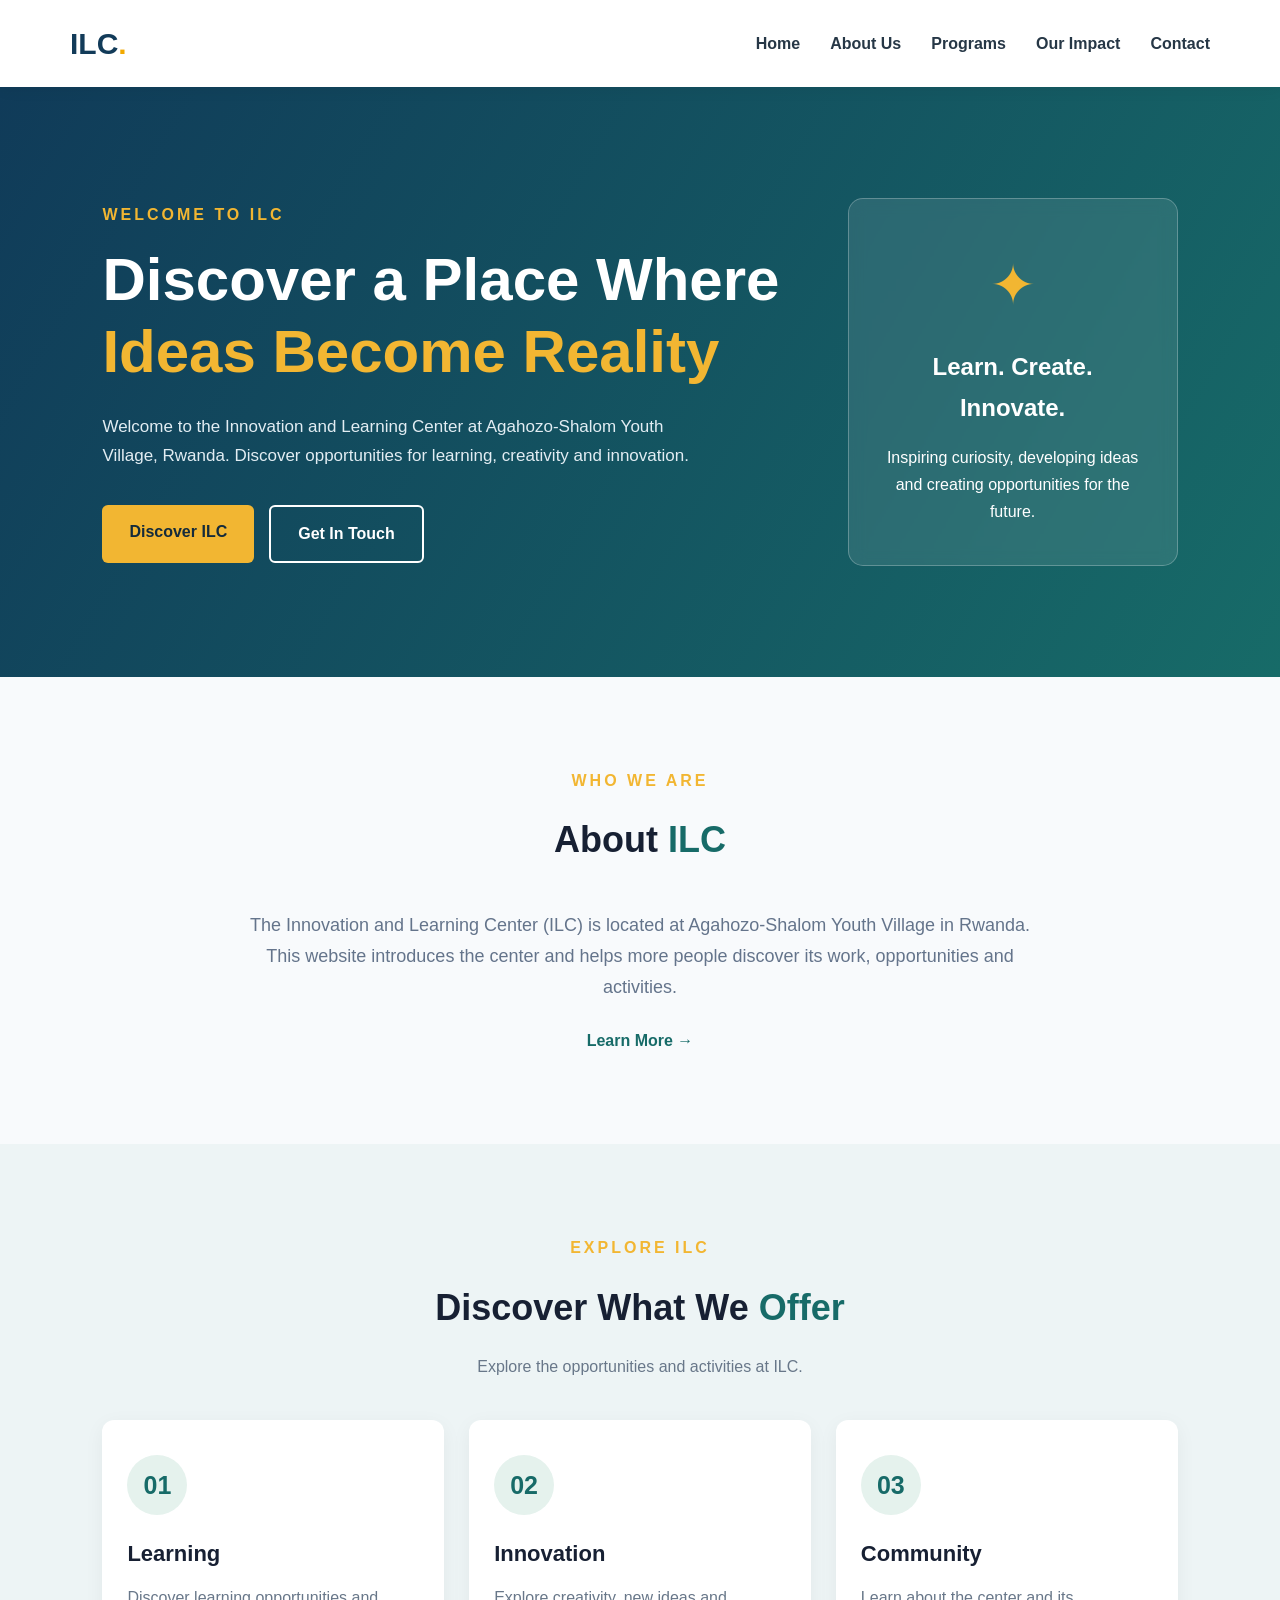
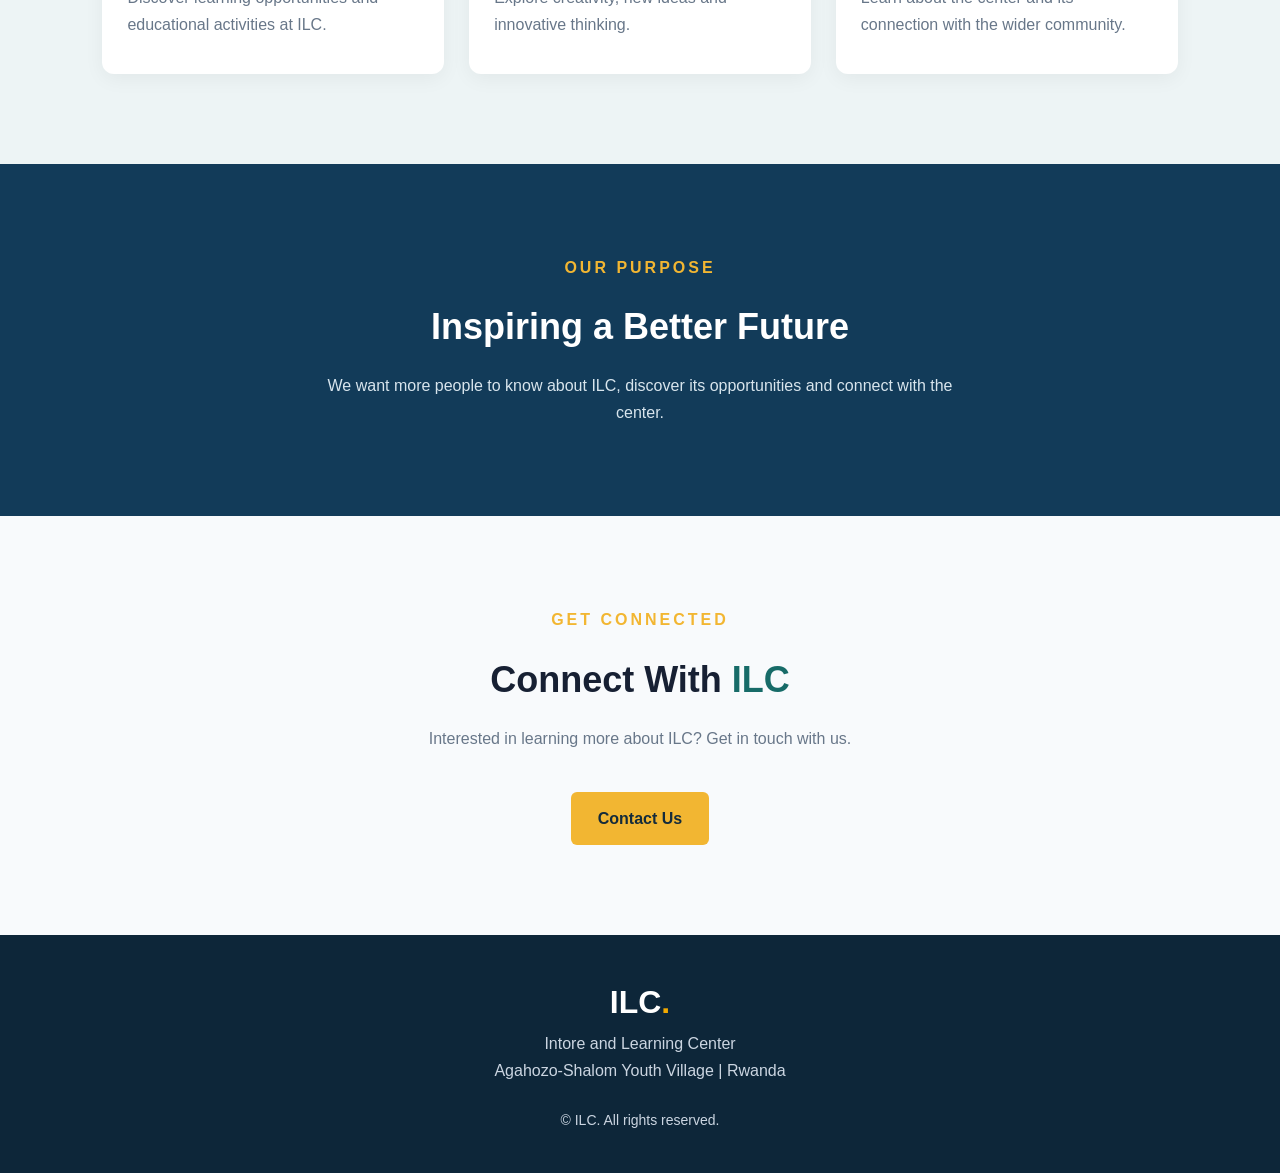
==== index.html @ 03f78c31 "Update index.html" ====
<!DOCTYPE html>
<html lang="en">
<head>
    <meta charset="UTF-8">
    <meta name="viewport" content="width=device-width, initial-scale=1.0">
    <meta name="description" content="Discover the Innovation and Learning Center at Agahozo-Shalom Youth Village.">
    <title>ILC | Innovation and Learning Center</title>
    <link rel="stylesheet" href="style.css">
    <link rel="stylesheet" href="style.css">
    <script src="script.js"></script>
</head>
<body>

    <!-- Navigation -->
    <header>
        <nav class="navbar">
            <a href="#home" class="logo">ILC<span>.</span></a>

            <button class="menu-toggle" id="menu-toggle"
                aria-label="Open navigation menu"
                aria-expanded="false">
                ☰
            </button>

            <ul class="nav-links" id="nav-links">
                <li><a href="#home">Home</a></li>
                <li><a href="#about">About Us</a></li>
                <li><a href="#programs">Programs</a></li>
                <li><a href="#impact">Our Impact</a></li>
                <li><a href="#contact">Contact</a></li>
            </ul>
        </nav>
    </header>

    <!-- Home Section -->
    <main>
        <section class="hero" id="home">
            <div class="hero-content">
                <p class="welcome">WELCOME TO ILC</p>

                <h1>
                    Discover a Place Where
                    <span>Ideas Become Reality</span>
                </h1>

                <p class="hero-description">
                    Welcome to the Innovation and Learning Center
                    at Agahozo-Shalom Youth Village, Rwanda.
                    Discover opportunities for learning, creativity
                    and innovation.
                </p>

                <div class="hero-buttons">
                    <a href="#about" class="btn primary-btn">
                        Discover ILC
                    </a>

                    <a href="#contact" class="btn secondary-btn">
                        Get In Touch
                    </a>
                </div>
            </div>

            <div class="hero-card">
                <div class="card-icon">✦</div>
                <h2>Learn. Create. Innovate.</h2>
                <p>
                    Inspiring curiosity, developing ideas and
                    creating opportunities for the future.
                </p>
            </div>
        </section>

        <!-- About Section -->
        <section class="about section" id="about">
            <div class="section-heading">
                <p class="small-title">WHO WE ARE</p>
                <h2>About <span>ILC</span></h2>
            </div>

            <p class="about-text">
                The Innovation and Learning Center (ILC) is located
                at Agahozo-Shalom Youth Village in Rwanda.
                This website introduces the center and helps more
                people discover its work, opportunities and activities.
            </p>

            <a href="#contact" class="text-link">Learn More →</a>
        </section>

        <!-- Programs Section -->
        <section class="programs section" id="programs">
            <div class="section-heading">
                <p class="small-title">EXPLORE ILC</p>
                <h2>Discover What We <span>Offer</span></h2>
                <p>Explore the opportunities and activities at ILC.</p>
            </div>

            <div class="program-grid">
                <article class="program-card">
                    <div class="program-icon">01</div>
                    <h3>Learning</h3>
                    <p>
                        Discover learning opportunities and educational
                        activities at ILC.
                    </p>
                </article>

                <article class="program-card">
                    <div class="program-icon">02</div>
                    <h3>Innovation</h3>
                    <p>
                        Explore creativity, new ideas and innovative
                        thinking.
                    </p>
                </article>

                <article class="program-card">
                    <div class="program-icon">03</div>
                    <h3>Community</h3>
                    <p>
                        Learn about the center and its connection
                        with the wider community.
                    </p>
                </article>
            </div>
        </section>

        <!-- Impact Section -->
        <section class="impact section" id="impact">
            <p class="small-title">OUR PURPOSE</p>
            <h2>Inspiring a Better Future</h2>
            <p>
                We want more people to know about ILC, discover
                its opportunities and connect with the center.
            </p>
        </section>

        <!-- Contact Section -->
        <section class="contact section" id="contact">
            <div class="section-heading">
                <p class="small-title">GET CONNECTED</p>
                <h2>Connect With <span>ILC</span></h2>
                <p>
                    Interested in learning more about ILC?
                    Get in touch with us.
                </p>
            </div>

            <a href="mailto:YOUR-ILC-EMAIL@example.com"
               class="btn primary-btn">
                Contact Us
            </a>
        </section>
    </main>

    <!-- Footer -->
    <footer>
        <h2>ILC<span>.</span></h2>
        <p>Intore and Learning Center</p>
        <p>Agahozo-Shalom Youth Village | Rwanda</p>

        <p class="copyright">
            &copy; <span id="year"></span> ILC. All rights reserved.
        </p>
    </footer>

    <script src="script.js"></script>
</body>
</html>
---- style.css ----
/* GENERAL SETTINGS */
* {
    margin: 0;
    padding: 0;
    box-sizing: border-box;
    scroll-behavior: smooth;
}

body {
    font-family: Arial, Helvetica, sans-serif;
    background-color: #f8fafc;
    color: #172033;
    line-height: 1.7;
}

/* NAVIGATION */
header {
    background-color: #ffffff;
    box-shadow: 0 2px 15px rgba(0, 0, 0, 0.06);
    position: sticky;
    top: 0;
    z-index: 1000;
}

.navbar {
    max-width: 1200px;
    margin: auto;
    padding: 18px 30px;
    display: flex;
    justify-content: space-between;
    align-items: center;
}

.logo {
    font-size: 30px;
    font-weight: bold;
    color: #123b59;
    text-decoration: none;
}

.logo span,
footer h2 span {
    color: #f2a900;
}

.nav-links {
    display: flex;
    list-style: none;
    gap: 30px;
}

.nav-links a {
    text-decoration: none;
    color: #263746;
    font-weight: 600;
    transition: 0.3s;
}

.nav-links a:hover {
    color: #e59b00;
}

.menu-toggle {
    display: none;
    border: none;
    background: none;
    font-size: 28px;
    cursor: pointer;
}

/* HERO SECTION */
.hero {
    min-height: 590px;
    padding: 100px 8%;
    display: flex;
    justify-content: space-between;
    align-items: center;
    gap: 50px;
    background: linear-gradient(120deg, #103b59, #176b68);
    color: white;
}

.hero-content {
    max-width: 680px;
}

.welcome,
.small-title {
    color: #f2b632;
    font-weight: bold;
    letter-spacing: 3px;
    margin-bottom: 15px;
}

.hero h1 {
    font-size: clamp(36px, 5vw, 60px);
    line-height: 1.2;
    margin-bottom: 25px;
}

.hero h1 span {
    color: #f2b632;
}

.hero-description {
    max-width: 600px;
    color: #e2edf3;
    font-size: 17px;
    margin-bottom: 35px;
}

.hero-buttons {
    display: flex;
    gap: 15px;
    flex-wrap: wrap;
}

.btn {
    display: inline-block;
    padding: 13px 27px;
    border-radius: 6px;
    text-decoration: none;
    font-weight: bold;
    transition: 0.3s;
}

.primary-btn {
    background-color: #f2b632;
    color: #142b3b;
}

.primary-btn:hover {
    background-color: #ffffff;
    transform: translateY(-3px);
}

.secondary-btn {
    border: 2px solid white;
    color: white;
}

.secondary-btn:hover {
    background-color: white;
    color: #123b59;
}

/* HERO CARD */
.hero-card {
    background-color: rgba(255, 255, 255, 0.1);
    border: 1px solid rgba(255, 255, 255, 0.25);
    border-radius: 15px;
    padding: 40px 30px;
    max-width: 330px;
    text-align: center;
    backdrop-filter: blur(8px);
}

.card-icon {
    font-size: 55px;
    color: #f2b632;
    margin-bottom: 15px;
}

.hero-card h2 {
    margin-bottom: 15px;
}

/* GENERAL SECTIONS */
.section {
    padding: 90px 8%;
}

.section-heading {
    text-align: center;
    margin-bottom: 40px;
}

.section-heading h2,
.impact h2 {
    font-size: 36px;
    margin-bottom: 15px;
}

.section-heading h2 span {
    color: #176b68;
}

.section-heading > p:last-child {
    color: #687789;
}

/* ABOUT */
.about {
    max-width: 1100px;
    margin: auto;
    text-align: center;
}

.about-text {
    max-width: 800px;
    margin: 0 auto 25px;
    color: #64748b;
    font-size: 18px;
}

.text-link {
    color: #176b68;
    font-weight: bold;
    text-decoration: none;
}

.text-link:hover {
    color: #e59b00;
}

/* PROGRAMS */
.programs {
    background-color: #edf4f5;
}

.program-grid {
    display: grid;
    grid-template-columns: repeat(3, 1fr);
    gap: 25px;
    max-width: 1100px;
    margin: auto;
}

.program-card {
    background-color: white;
    padding: 35px 25px;
    border-radius: 12px;
    box-shadow: 0 5px 20px rgba(0, 0, 0, 0.05);
    transition: 0.3s;
}

.program-card:hover {
    transform: translateY(-8px);
    box-shadow: 0 12px 25px rgba(0, 0, 0, 0.1);
}

.program-icon {
    background-color: #e5f2ed;
    color: #176b68;
    font-size: 25px;
    font-weight: bold;
    width: 60px;
    height: 60px;
    display: grid;
    place-items: center;
    border-radius: 50%;
    margin-bottom: 20px;
}

.program-card h3 {
    font-size: 22px;
    margin-bottom: 12px;
}

.program-card p {
    color: #687789;
}

/* IMPACT */
.impact {
    text-align: center;
    background-color: #123b59;
    color: white;
}

.impact p:last-child {
    max-width: 650px;
    margin: auto;
    color: #d8e5ed;
}

/* CONTACT */
.contact {
    text-align: center;
}

/* FOOTER */
footer {
    background-color: #0d2639;
    color: white;
    text-align: center;
    padding: 40px 20px;
}

footer h2 {
    font-size: 32px;
}

footer p {
    color: #cbd5e1;
}

.copyright {
    margin-top: 25px;
    font-size: 14px;
}

/* MOBILE RESPONSIVENESS */
@media (max-width: 768px) {
    .menu-toggle {
        display: block;
        color: #123b59;
    }

    .navbar {
        padding: 15px 20px;
        flex-wrap: wrap;
    }

    .nav-links {
        display: none;
        flex-direction: column;
        width: 100%;
        gap: 15px;
        padding: 20px 0 5px;
    }

    .nav-links.active {
        display: flex;
    }

    .hero {
        flex-direction: column;
        text-align: center;
        padding: 75px 7%;
    }

    .hero-buttons {
        justify-content: center;
    }

    .hero-card {
        max-width: 100%;
    }

    .program-grid {
        grid-template-columns: 1fr;
    }

    .section {
        padding: 65px 7%;
    }

    .section-heading h2,
    .impact h2 {
        font-size: 29px;
    }
}
---- style.css ----
/* GENERAL SETTINGS */
* {
    margin: 0;
    padding: 0;
    box-sizing: border-box;
    scroll-behavior: smooth;
}

body {
    font-family: Arial, Helvetica, sans-serif;
    background-color: #f8fafc;
    color: #172033;
    line-height: 1.7;
}

/* NAVIGATION */
header {
    background-color: #ffffff;
    box-shadow: 0 2px 15px rgba(0, 0, 0, 0.06);
    position: sticky;
    top: 0;
    z-index: 1000;
}

.navbar {
    max-width: 1200px;
    margin: auto;
    padding: 18px 30px;
    display: flex;
    justify-content: space-between;
    align-items: center;
}

.logo {
    font-size: 30px;
    font-weight: bold;
    color: #123b59;
    text-decoration: none;
}

.logo span,
footer h2 span {
    color: #f2a900;
}

.nav-links {
    display: flex;
    list-style: none;
    gap: 30px;
}

.nav-links a {
    text-decoration: none;
    color: #263746;
    font-weight: 600;
    transition: 0.3s;
}

.nav-links a:hover {
    color: #e59b00;
}

.menu-toggle {
    display: none;
    border: none;
    background: none;
    font-size: 28px;
    cursor: pointer;
}

/* HERO SECTION */
.hero {
    min-height: 590px;
    padding: 100px 8%;
    display: flex;
    justify-content: space-between;
    align-items: center;
    gap: 50px;
    background: linear-gradient(120deg, #103b59, #176b68);
    color: white;
}

.hero-content {
    max-width: 680px;
}

.welcome,
.small-title {
    color: #f2b632;
    font-weight: bold;
    letter-spacing: 3px;
    margin-bottom: 15px;
}

.hero h1 {
    font-size: clamp(36px, 5vw, 60px);
    line-height: 1.2;
    margin-bottom: 25px;
}

.hero h1 span {
    color: #f2b632;
}

.hero-description {
    max-width: 600px;
    color: #e2edf3;
    font-size: 17px;
    margin-bottom: 35px;
}

.hero-buttons {
    display: flex;
    gap: 15px;
    flex-wrap: wrap;
}

.btn {
    display: inline-block;
    padding: 13px 27px;
    border-radius: 6px;
    text-decoration: none;
    font-weight: bold;
    transition: 0.3s;
}

.primary-btn {
    background-color: #f2b632;
    color: #142b3b;
}

.primary-btn:hover {
    background-color: #ffffff;
    transform: translateY(-3px);
}

.secondary-btn {
    border: 2px solid white;
    color: white;
}

.secondary-btn:hover {
    background-color: white;
    color: #123b59;
}

/* HERO CARD */
.hero-card {
    background-color: rgba(255, 255, 255, 0.1);
    border: 1px solid rgba(255, 255, 255, 0.25);
    border-radius: 15px;
    padding: 40px 30px;
    max-width: 330px;
    text-align: center;
    backdrop-filter: blur(8px);
}

.card-icon {
    font-size: 55px;
    color: #f2b632;
    margin-bottom: 15px;
}

.hero-card h2 {
    margin-bottom: 15px;
}

/* GENERAL SECTIONS */
.section {
    padding: 90px 8%;
}

.section-heading {
    text-align: center;
    margin-bottom: 40px;
}

.section-heading h2,
.impact h2 {
    font-size: 36px;
    margin-bottom: 15px;
}

.section-heading h2 span {
    color: #176b68;
}

.section-heading > p:last-child {
    color: #687789;
}

/* ABOUT */
.about {
    max-width: 1100px;
    margin: auto;
    text-align: center;
}

.about-text {
    max-width: 800px;
    margin: 0 auto 25px;
    color: #64748b;
    font-size: 18px;
}

.text-link {
    color: #176b68;
    font-weight: bold;
    text-decoration: none;
}

.text-link:hover {
    color: #e59b00;
}

/* PROGRAMS */
.programs {
    background-color: #edf4f5;
}

.program-grid {
    display: grid;
    grid-template-columns: repeat(3, 1fr);
    gap: 25px;
    max-width: 1100px;
    margin: auto;
}

.program-card {
    background-color: white;
    padding: 35px 25px;
    border-radius: 12px;
    box-shadow: 0 5px 20px rgba(0, 0, 0, 0.05);
    transition: 0.3s;
}

.program-card:hover {
    transform: translateY(-8px);
    box-shadow: 0 12px 25px rgba(0, 0, 0, 0.1);
}

.program-icon {
    background-color: #e5f2ed;
    color: #176b68;
    font-size: 25px;
    font-weight: bold;
    width: 60px;
    height: 60px;
    display: grid;
    place-items: center;
    border-radius: 50%;
    margin-bottom: 20px;
}

.program-card h3 {
    font-size: 22px;
    margin-bottom: 12px;
}

.program-card p {
    color: #687789;
}

/* IMPACT */
.impact {
    text-align: center;
    background-color: #123b59;
    color: white;
}

.impact p:last-child {
    max-width: 650px;
    margin: auto;
    color: #d8e5ed;
}

/* CONTACT */
.contact {
    text-align: center;
}

/* FOOTER */
footer {
    background-color: #0d2639;
    color: white;
    text-align: center;
    padding: 40px 20px;
}

footer h2 {
    font-size: 32px;
}

footer p {
    color: #cbd5e1;
}

.copyright {
    margin-top: 25px;
    font-size: 14px;
}

/* MOBILE RESPONSIVENESS */
@media (max-width: 768px) {
    .menu-toggle {
        display: block;
        color: #123b59;
    }

    .navbar {
        padding: 15px 20px;
        flex-wrap: wrap;
    }

    .nav-links {
        display: none;
        flex-direction: column;
        width: 100%;
        gap: 15px;
        padding: 20px 0 5px;
    }

    .nav-links.active {
        display: flex;
    }

    .hero {
        flex-direction: column;
        text-align: center;
        padding: 75px 7%;
    }

    .hero-buttons {
        justify-content: center;
    }

    .hero-card {
        max-width: 100%;
    }

    .program-grid {
        grid-template-columns: 1fr;
    }

    .section {
        padding: 65px 7%;
    }

    .section-heading h2,
    .impact h2 {
        font-size: 29px;
    }
}
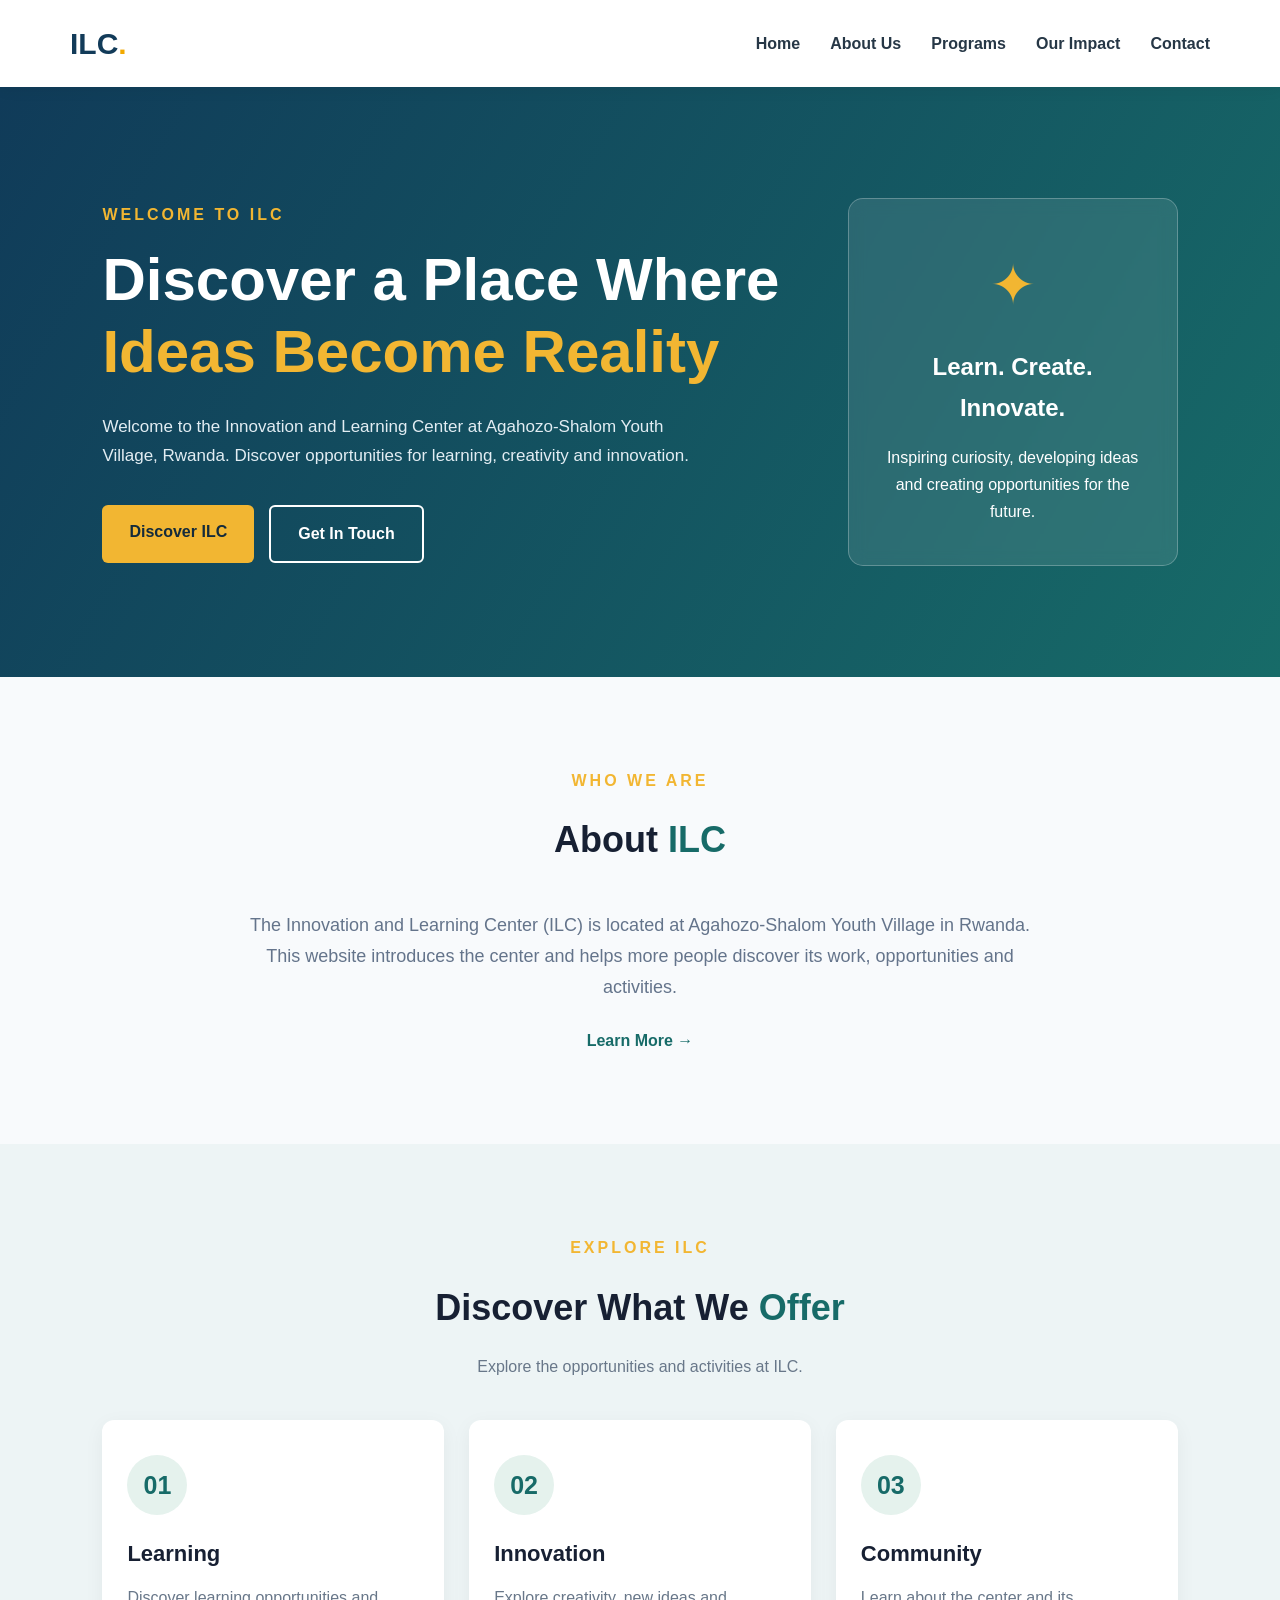
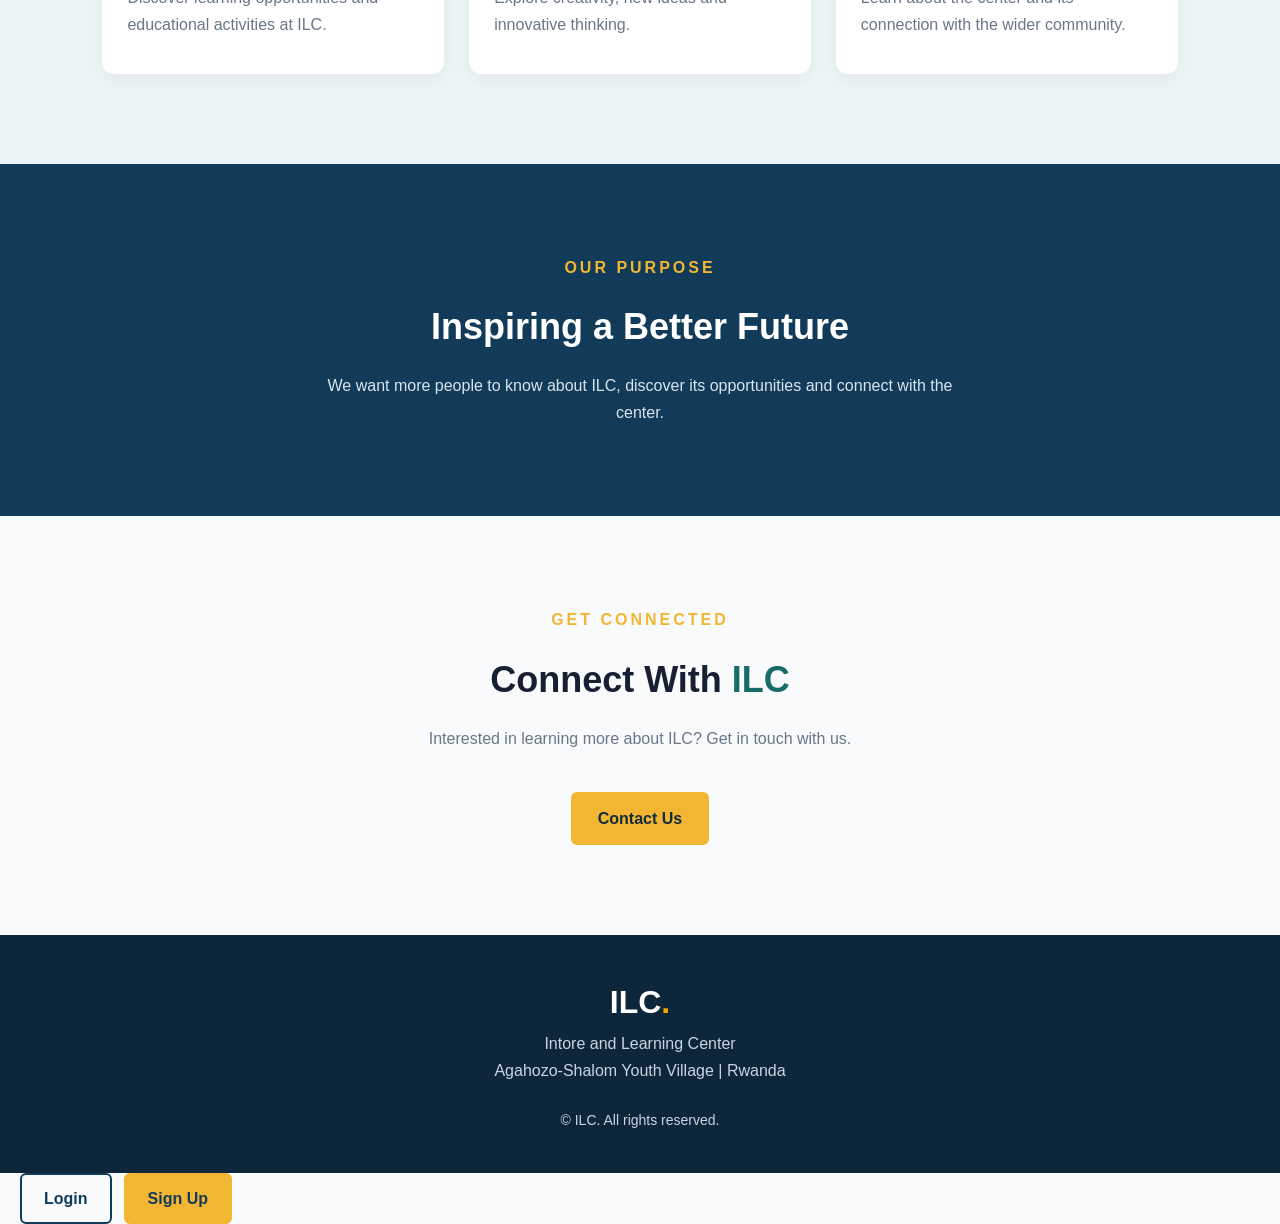
==== commit aa35d765: "Add navigation links for login and signup" ====
--- a/index.html
+++ b/index.html
@@ -166,5 +166,10 @@
     </footer>
 
     <script src="script.js"></script>
+    <div class="nav-auth">
+    <a href="login.html" class="login-btn">Login</a>
+
+    <a href="signup.html" class="signup-btn">Sign Up</a>
+</div>
 </body>
 </html>
--- a/style.css
+++ b/style.css
@@ -351,3 +351,56 @@
         font-size: 29px;
     }
 }
+/* LOGIN AND SIGN UP BUTTONS */
+.nav-auth {
+    display: flex;
+    align-items: center;
+    gap: 12px;
+    margin-left: 20px;
+}
+
+.login-btn,
+.signup-btn {
+    display: inline-block;
+    padding: 10px 22px;
+    border-radius: 6px;
+    text-decoration: none;
+    font-weight: bold;
+    transition: 0.3s ease;
+}
+
+.login-btn {
+    background-color: transparent;
+    color: #123b59;
+    border: 2px solid #123b59;
+}
+
+.login-btn:hover {
+    background-color: #123b59;
+    color: white;
+}
+
+.signup-btn {
+    background-color: #f2b632;
+    color: #123b59;
+    border: 2px solid #f2b632;
+}
+
+.signup-btn:hover {
+    background-color: #176b68;
+    border-color: #176b68;
+    color: white;
+}
+
+/* MOBILE RESPONSIVENESS */
+@media (max-width: 768px) {
+    .nav-auth {
+        margin: 15px 0 5px;
+        width: 100%;
+    }
+
+    .nav-auth a {
+        text-align: center;
+        flex: 1;
+    }
+}
--- a/style.css
+++ b/style.css
@@ -351,3 +351,56 @@
         font-size: 29px;
     }
 }
+/* LOGIN AND SIGN UP BUTTONS */
+.nav-auth {
+    display: flex;
+    align-items: center;
+    gap: 12px;
+    margin-left: 20px;
+}
+
+.login-btn,
+.signup-btn {
+    display: inline-block;
+    padding: 10px 22px;
+    border-radius: 6px;
+    text-decoration: none;
+    font-weight: bold;
+    transition: 0.3s ease;
+}
+
+.login-btn {
+    background-color: transparent;
+    color: #123b59;
+    border: 2px solid #123b59;
+}
+
+.login-btn:hover {
+    background-color: #123b59;
+    color: white;
+}
+
+.signup-btn {
+    background-color: #f2b632;
+    color: #123b59;
+    border: 2px solid #f2b632;
+}
+
+.signup-btn:hover {
+    background-color: #176b68;
+    border-color: #176b68;
+    color: white;
+}
+
+/* MOBILE RESPONSIVENESS */
+@media (max-width: 768px) {
+    .nav-auth {
+        margin: 15px 0 5px;
+        width: 100%;
+    }
+
+    .nav-auth a {
+        text-align: center;
+        flex: 1;
+    }
+}
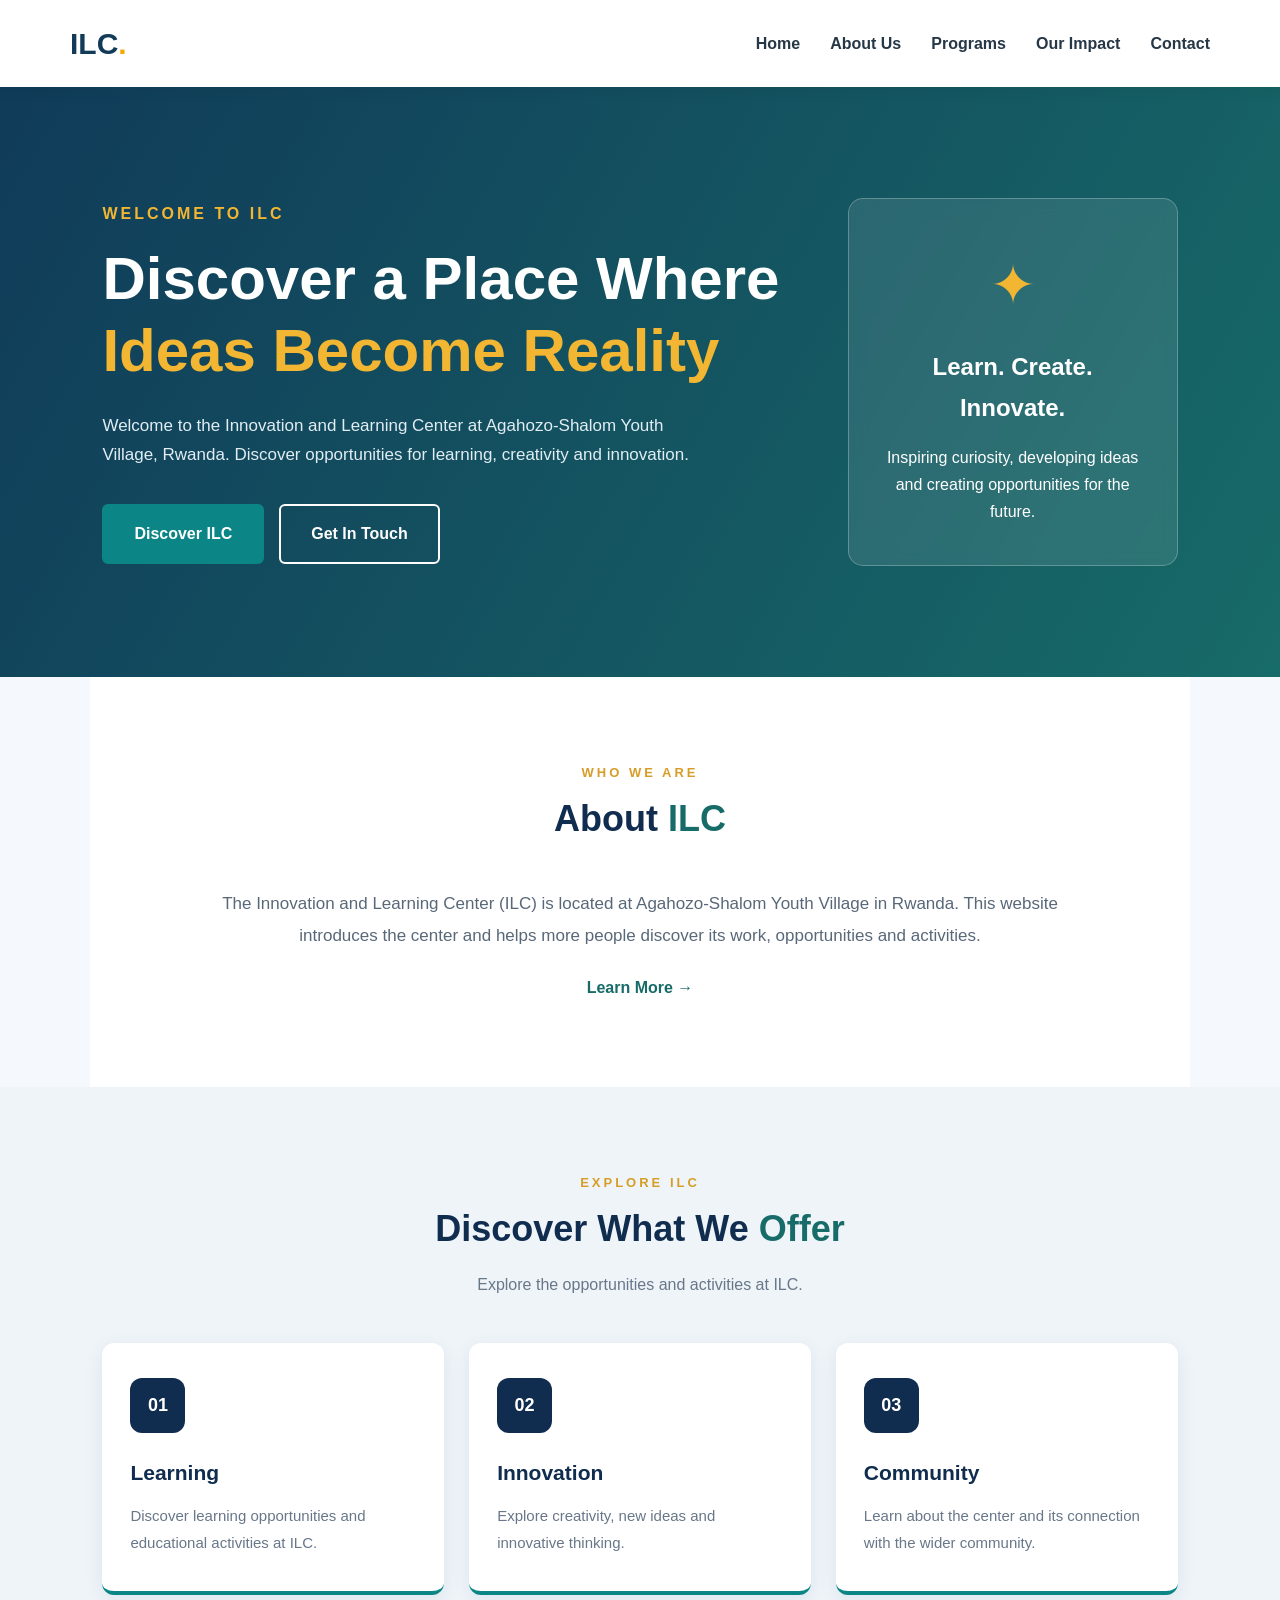
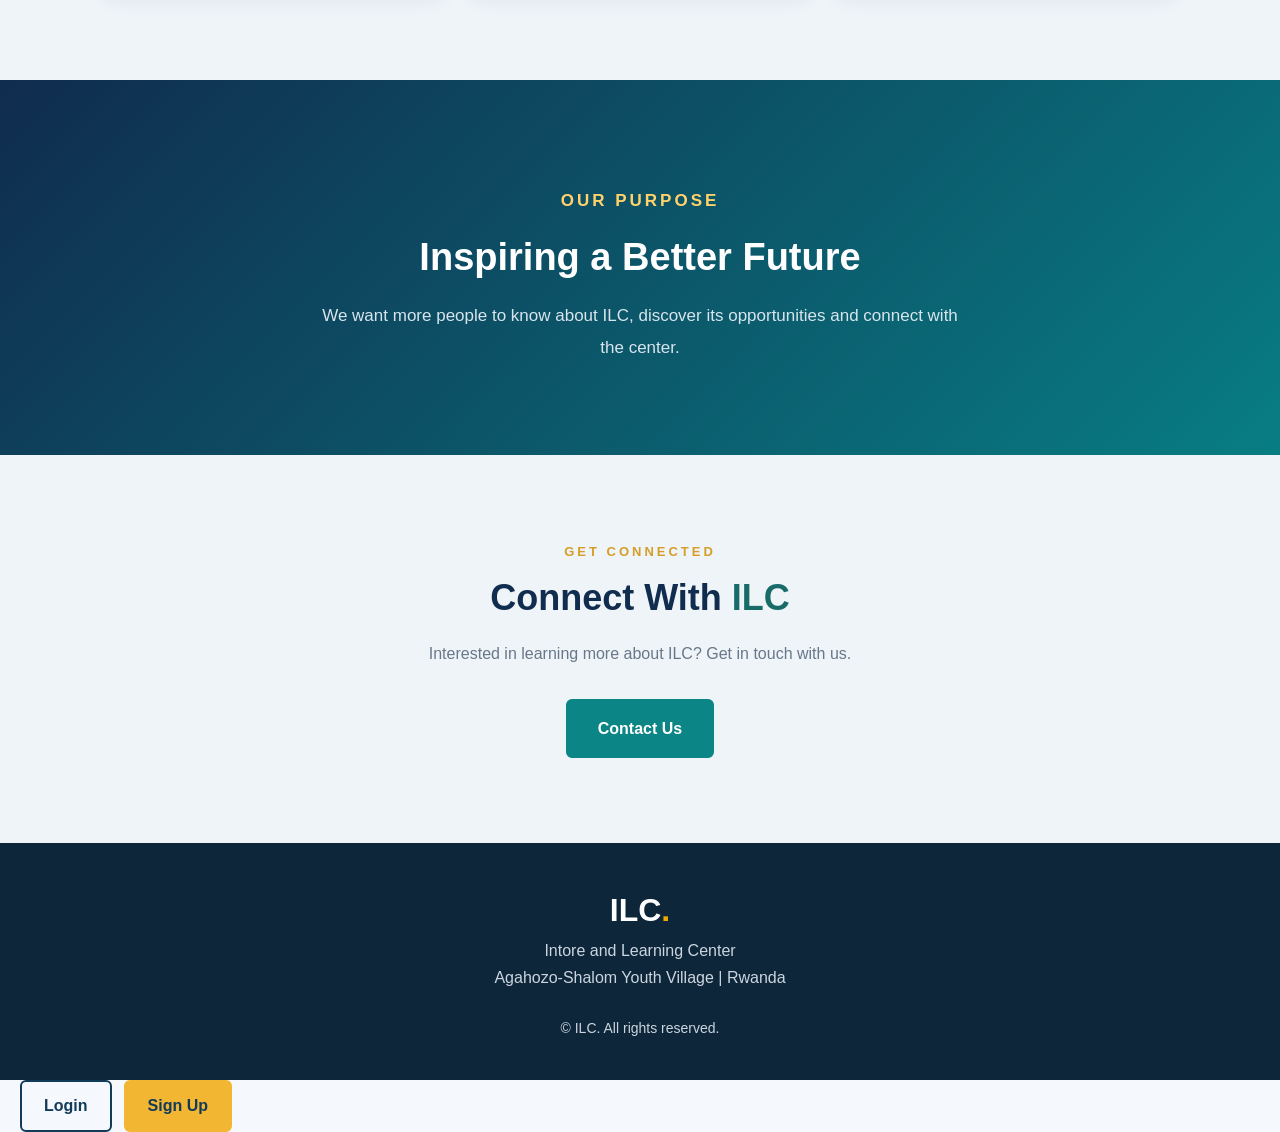
==== commit d1a330f7: "Update index.html" ====
--- a/index.html
+++ b/index.html
@@ -23,7 +23,7 @@
             </button>
 
             <ul class="nav-links" id="nav-links">
-                <li><a href="#home">Home</a></li>
+                <li><a href="home.html">Home</a></li>
                 <li><a href="#about">About Us</a></li>
                 <li><a href="#programs">Programs</a></li>
                 <li><a href="#impact">Our Impact</a></li>
--- a/style.css
+++ b/style.css
@@ -404,3 +404,272 @@
         flex: 1;
     }
 }
+
+
+
+* {
+    margin: 0;
+    padding: 0;
+    box-sizing: border-box;
+}
+
+html {
+    scroll-behavior: smooth;
+}
+
+body {
+    font-family: Arial, Helvetica, sans-serif;
+    background-color: #f5f8fc;
+    color: #263445;
+    line-height: 1.7;
+}
+
+/* =================================
+   2. GENERAL SECTION DESIGN
+================================= */
+
+.section {
+    padding: 85px 8%;
+}
+
+.section-heading {
+    text-align: center;
+    max-width: 750px;
+    margin: 0 auto 45px;
+}
+
+.small-title {
+    color: #d69e28;
+    font-size: 13px;
+    font-weight: bold;
+    letter-spacing: 3px;
+    text-transform: uppercase;
+    margin-bottom: 12px;
+}
+
+.section-heading h2,
+.impact h2 {
+    color: #102c4e;
+    font-size: 36px;
+    line-height: 1.3;
+    margin-bottom: 18px;
+}
+
+.section-heading > p:last-child {
+    color: #687789;
+    font-size: 16px;
+}
+
+/* =================================
+   3. ABOUT SECTION
+================================= */
+
+.about {
+    background-color: #ffffff;
+}
+
+.about-text {
+    max-width: 850px;
+    margin: 0 auto 22px;
+    color: #596879;
+    font-size: 17px;
+    line-height: 1.9;
+    text-align: center;
+}
+
+/* =================================
+   4. ACTIVITIES SECTION
+================================= */
+
+.programs {
+    background-color: #eef4f8;
+}
+
+.program-grid {
+    display: grid;
+    grid-template-columns: repeat(3, 1fr);
+    gap: 25px;
+}
+
+.program-card {
+    background-color: #ffffff;
+    padding: 35px 28px;
+    border-radius: 12px;
+    border-bottom: 4px solid #0b8585;
+    box-shadow: 0 5px 20px rgba(16, 44, 78, 0.07);
+    transition: transform 0.3s ease,
+                box-shadow 0.3s ease;
+}
+
+.program-card:hover {
+    transform: translateY(-8px);
+    box-shadow: 0 12px 28px rgba(16, 44, 78, 0.13);
+}
+
+.program-icon {
+    width: 55px;
+    height: 55px;
+    display: flex;
+    justify-content: center;
+    align-items: center;
+    background-color: #102c4e;
+    color: #ffffff;
+    border-radius: 12px;
+    font-size: 18px;
+    font-weight: bold;
+    margin-bottom: 22px;
+}
+
+.program-card h3 {
+    color: #102c4e;
+    font-size: 21px;
+    margin-bottom: 12px;
+}
+
+.program-card p {
+    color: #687789;
+    font-size: 15px;
+    line-height: 1.8;
+}
+
+/* =================================
+   5. LOCATION SECTION
+================================= */
+
+.impact {
+    background: linear-gradient(135deg, #102c4e, #087d83);
+    color: #ffffff;
+    text-align: center;
+    padding: 90px 10%;
+}
+
+.impact .small-title {
+    color: #ffd36a;
+}
+
+.impact h2 {
+    color: #ffffff;
+    font-size: 38px;
+}
+
+.impact p {
+    max-width: 750px;
+    margin: 15px auto;
+    color: #e2edf3;
+    font-size: 17px;
+    line-height: 1.9;
+}
+
+/* =================================
+   6. WHY ILC SECTION
+================================= */
+
+#why-ilc {
+    background-color: #ffffff;
+}
+
+#why-ilc .about-text {
+    max-width: 850px;
+    font-size: 18px;
+}
+
+/* =================================
+   7. CONTACT SECTION
+================================= */
+
+.contact {
+    background-color: #eef4f8;
+    text-align: center;
+}
+
+.contact .section-heading {
+    margin-bottom: 30px;
+}
+
+.contact .section-heading p {
+    line-height: 1.8;
+}
+
+/* Contact button */
+
+.btn {
+    display: inline-block;
+    text-decoration: none;
+    padding: 14px 30px;
+    border-radius: 6px;
+    font-weight: bold;
+    transition: 0.3s ease;
+}
+
+.primary-btn {
+    background-color: #0b8585;
+    color: #ffffff;
+    border: 2px solid #0b8585;
+}
+
+.primary-btn:hover {
+    background-color: #102c4e;
+    border-color: #102c4e;
+    transform: translateY(-3px);
+}
+
+/* =================================
+   8. RESPONSIVE DESIGN
+================================= */
+
+/* Tablets */
+
+@media (max-width: 992px) {
+
+    .program-grid {
+        grid-template-columns: repeat(2, 1fr);
+    }
+
+    .section {
+        padding: 70px 6%;
+    }
+
+    .section-heading h2,
+    .impact h2 {
+        font-size: 31px;
+    }
+}
+
+/* Mobile phones */
+
+@media (max-width: 600px) {
+
+    .program-grid {
+        grid-template-columns: 1fr;
+    }
+
+    .section {
+        padding: 60px 6%;
+    }
+
+    .section-heading h2,
+    .impact h2 {
+        font-size: 27px;
+    }
+
+    .about-text {
+        font-size: 15px;
+        text-align: left;
+    }
+
+    .program-card {
+        padding: 28px 22px;
+    }
+
+    .impact {
+        padding: 65px 7%;
+    }
+
+    .impact p {
+        font-size: 15px;
+    }
+
+    .btn {
+        padding: 12px 23px;
+    }
+}
--- a/style.css
+++ b/style.css
@@ -404,3 +404,272 @@
         flex: 1;
     }
 }
+
+
+
+* {
+    margin: 0;
+    padding: 0;
+    box-sizing: border-box;
+}
+
+html {
+    scroll-behavior: smooth;
+}
+
+body {
+    font-family: Arial, Helvetica, sans-serif;
+    background-color: #f5f8fc;
+    color: #263445;
+    line-height: 1.7;
+}
+
+/* =================================
+   2. GENERAL SECTION DESIGN
+================================= */
+
+.section {
+    padding: 85px 8%;
+}
+
+.section-heading {
+    text-align: center;
+    max-width: 750px;
+    margin: 0 auto 45px;
+}
+
+.small-title {
+    color: #d69e28;
+    font-size: 13px;
+    font-weight: bold;
+    letter-spacing: 3px;
+    text-transform: uppercase;
+    margin-bottom: 12px;
+}
+
+.section-heading h2,
+.impact h2 {
+    color: #102c4e;
+    font-size: 36px;
+    line-height: 1.3;
+    margin-bottom: 18px;
+}
+
+.section-heading > p:last-child {
+    color: #687789;
+    font-size: 16px;
+}
+
+/* =================================
+   3. ABOUT SECTION
+================================= */
+
+.about {
+    background-color: #ffffff;
+}
+
+.about-text {
+    max-width: 850px;
+    margin: 0 auto 22px;
+    color: #596879;
+    font-size: 17px;
+    line-height: 1.9;
+    text-align: center;
+}
+
+/* =================================
+   4. ACTIVITIES SECTION
+================================= */
+
+.programs {
+    background-color: #eef4f8;
+}
+
+.program-grid {
+    display: grid;
+    grid-template-columns: repeat(3, 1fr);
+    gap: 25px;
+}
+
+.program-card {
+    background-color: #ffffff;
+    padding: 35px 28px;
+    border-radius: 12px;
+    border-bottom: 4px solid #0b8585;
+    box-shadow: 0 5px 20px rgba(16, 44, 78, 0.07);
+    transition: transform 0.3s ease,
+                box-shadow 0.3s ease;
+}
+
+.program-card:hover {
+    transform: translateY(-8px);
+    box-shadow: 0 12px 28px rgba(16, 44, 78, 0.13);
+}
+
+.program-icon {
+    width: 55px;
+    height: 55px;
+    display: flex;
+    justify-content: center;
+    align-items: center;
+    background-color: #102c4e;
+    color: #ffffff;
+    border-radius: 12px;
+    font-size: 18px;
+    font-weight: bold;
+    margin-bottom: 22px;
+}
+
+.program-card h3 {
+    color: #102c4e;
+    font-size: 21px;
+    margin-bottom: 12px;
+}
+
+.program-card p {
+    color: #687789;
+    font-size: 15px;
+    line-height: 1.8;
+}
+
+/* =================================
+   5. LOCATION SECTION
+================================= */
+
+.impact {
+    background: linear-gradient(135deg, #102c4e, #087d83);
+    color: #ffffff;
+    text-align: center;
+    padding: 90px 10%;
+}
+
+.impact .small-title {
+    color: #ffd36a;
+}
+
+.impact h2 {
+    color: #ffffff;
+    font-size: 38px;
+}
+
+.impact p {
+    max-width: 750px;
+    margin: 15px auto;
+    color: #e2edf3;
+    font-size: 17px;
+    line-height: 1.9;
+}
+
+/* =================================
+   6. WHY ILC SECTION
+================================= */
+
+#why-ilc {
+    background-color: #ffffff;
+}
+
+#why-ilc .about-text {
+    max-width: 850px;
+    font-size: 18px;
+}
+
+/* =================================
+   7. CONTACT SECTION
+================================= */
+
+.contact {
+    background-color: #eef4f8;
+    text-align: center;
+}
+
+.contact .section-heading {
+    margin-bottom: 30px;
+}
+
+.contact .section-heading p {
+    line-height: 1.8;
+}
+
+/* Contact button */
+
+.btn {
+    display: inline-block;
+    text-decoration: none;
+    padding: 14px 30px;
+    border-radius: 6px;
+    font-weight: bold;
+    transition: 0.3s ease;
+}
+
+.primary-btn {
+    background-color: #0b8585;
+    color: #ffffff;
+    border: 2px solid #0b8585;
+}
+
+.primary-btn:hover {
+    background-color: #102c4e;
+    border-color: #102c4e;
+    transform: translateY(-3px);
+}
+
+/* =================================
+   8. RESPONSIVE DESIGN
+================================= */
+
+/* Tablets */
+
+@media (max-width: 992px) {
+
+    .program-grid {
+        grid-template-columns: repeat(2, 1fr);
+    }
+
+    .section {
+        padding: 70px 6%;
+    }
+
+    .section-heading h2,
+    .impact h2 {
+        font-size: 31px;
+    }
+}
+
+/* Mobile phones */
+
+@media (max-width: 600px) {
+
+    .program-grid {
+        grid-template-columns: 1fr;
+    }
+
+    .section {
+        padding: 60px 6%;
+    }
+
+    .section-heading h2,
+    .impact h2 {
+        font-size: 27px;
+    }
+
+    .about-text {
+        font-size: 15px;
+        text-align: left;
+    }
+
+    .program-card {
+        padding: 28px 22px;
+    }
+
+    .impact {
+        padding: 65px 7%;
+    }
+
+    .impact p {
+        font-size: 15px;
+    }
+
+    .btn {
+        padding: 12px 23px;
+    }
+}
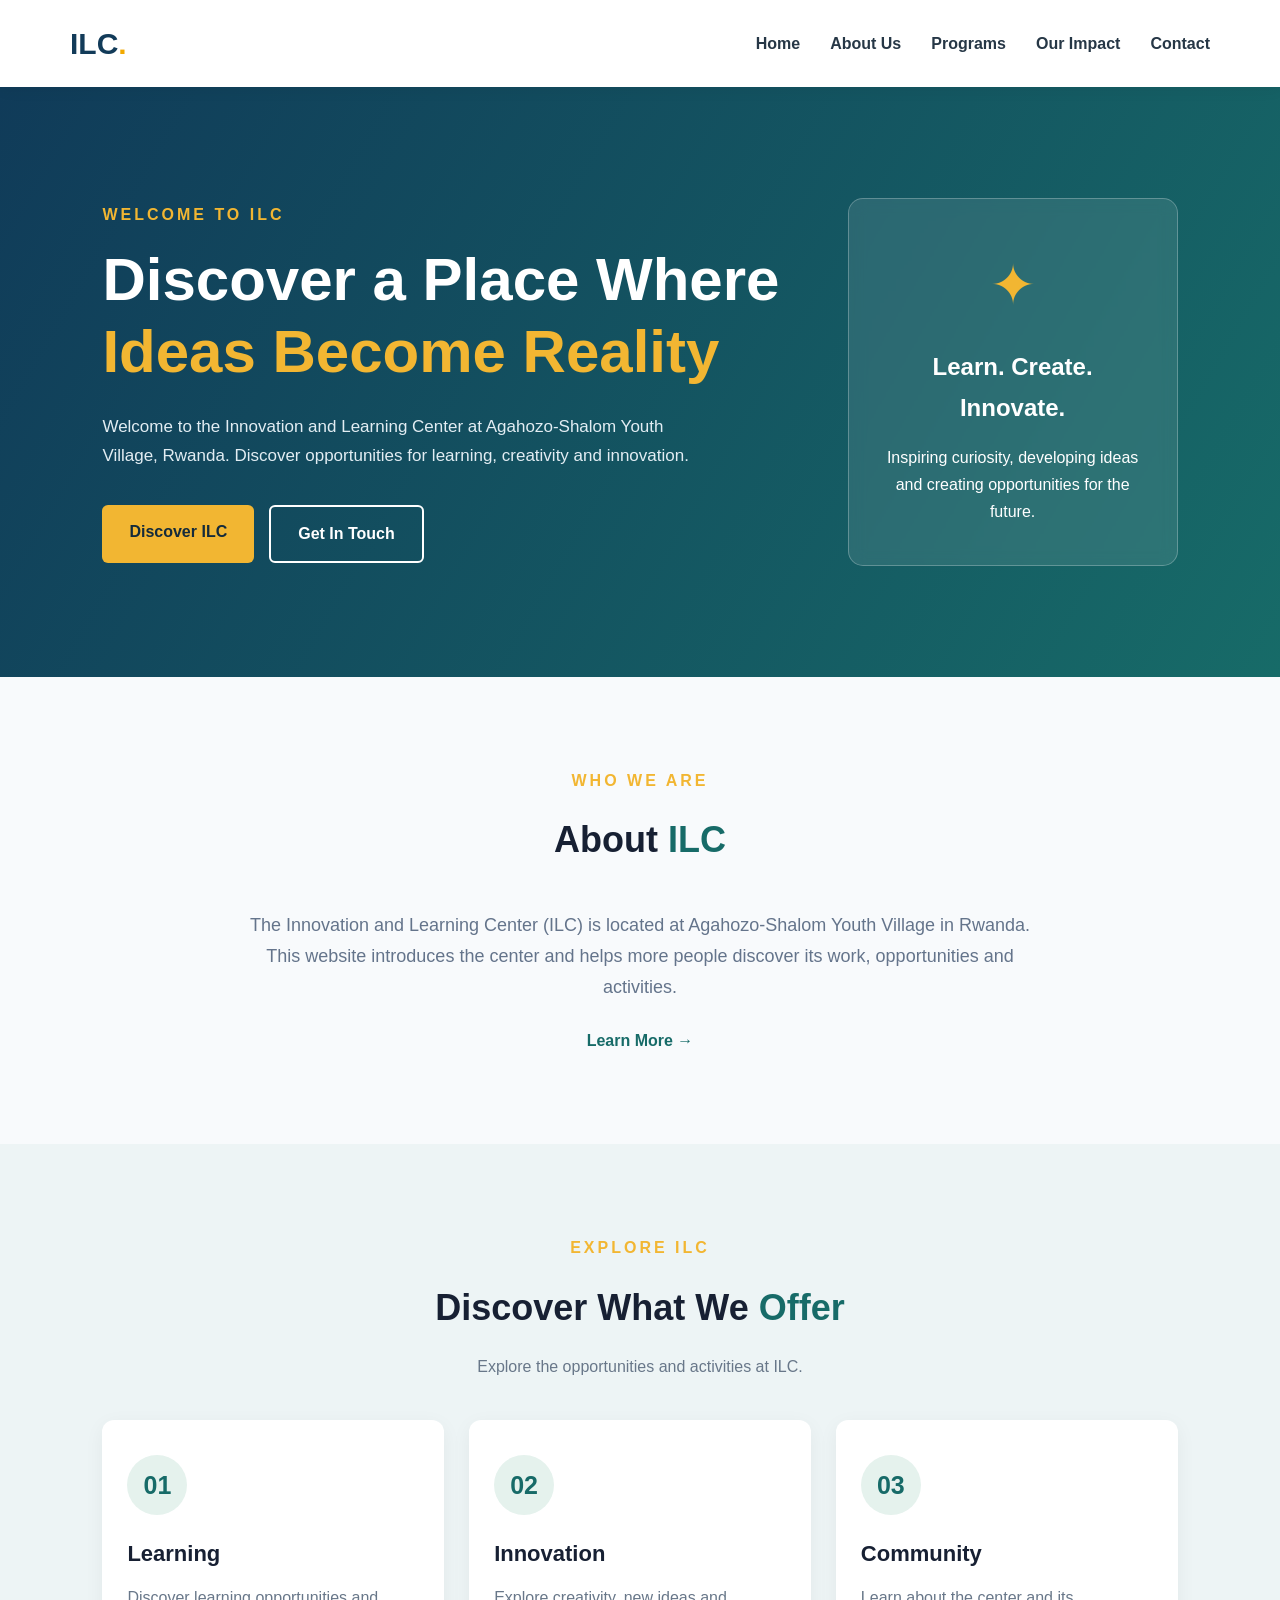
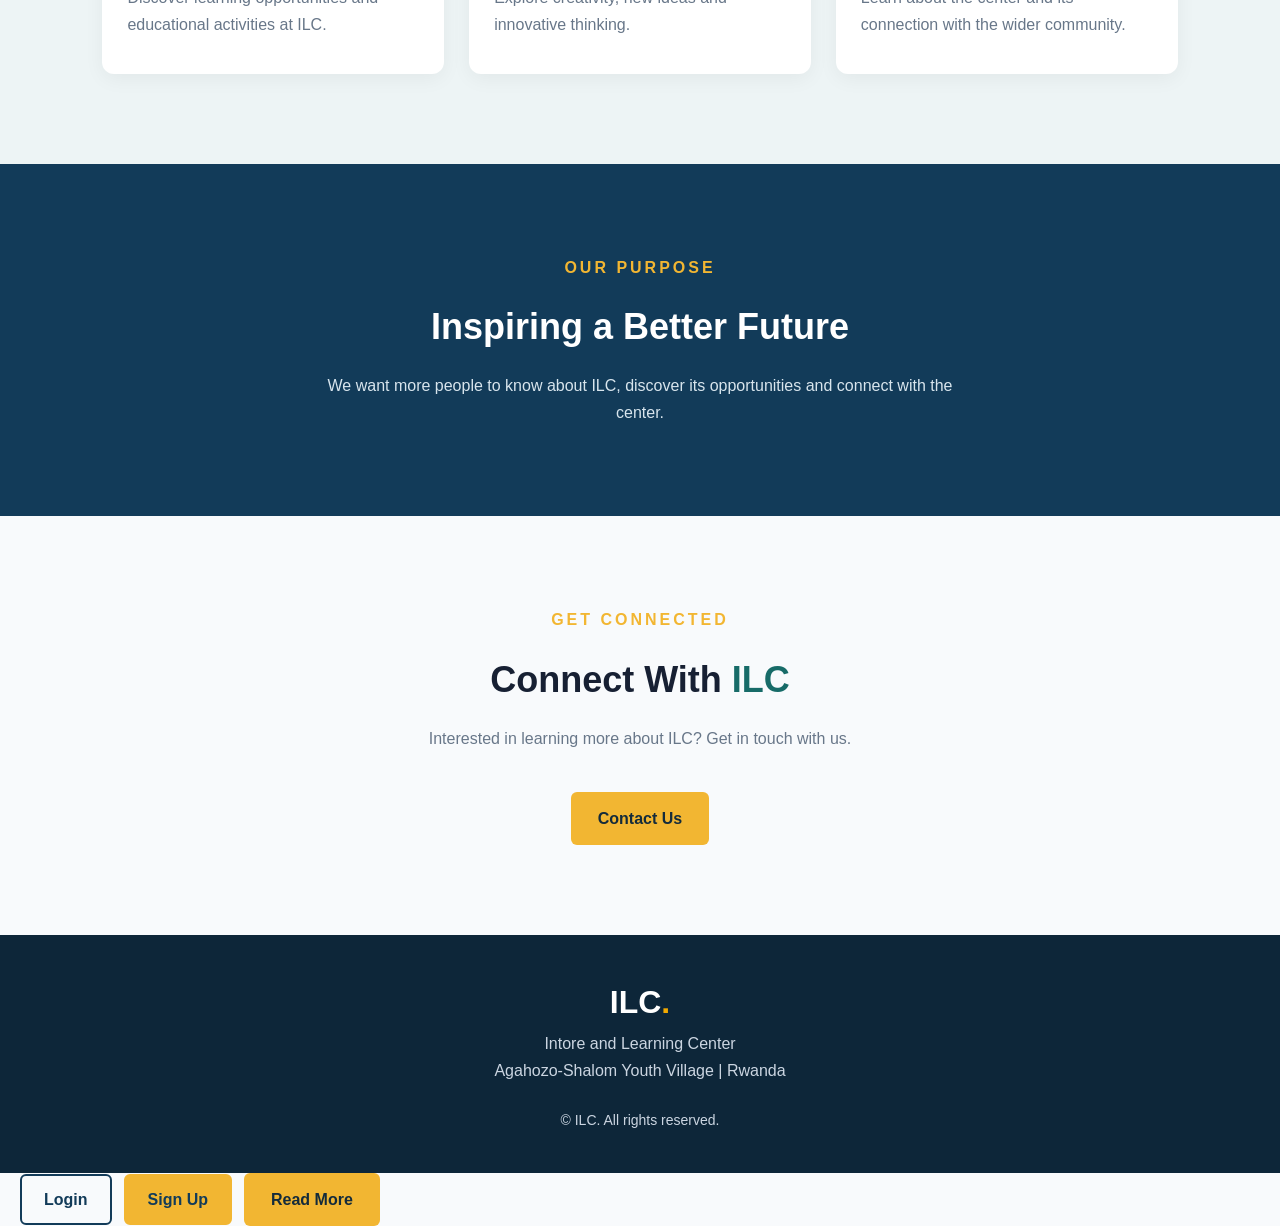
==== commit 5c33cd43: "Fix Home link and add Read More button Updated the Home link to point to the correct page and added " ====
--- a/index.html
+++ b/index.html
@@ -23,7 +23,7 @@
             </button>
 
             <ul class="nav-links" id="nav-links">
-                <li><a href="home.html">Home</a></li>
+                <li><a href="home">Home</a></li>
                 <li><a href="#about">About Us</a></li>
                 <li><a href="#programs">Programs</a></li>
                 <li><a href="#impact">Our Impact</a></li>
@@ -170,6 +170,9 @@
     <a href="login.html" class="login-btn">Login</a>
 
     <a href="signup.html" class="signup-btn">Sign Up</a>
+        <a href="home.html" class="btn primary-btn">
+    Read More
+</a>
 </div>
 </body>
 </html>
--- a/style.css
+++ b/style.css
@@ -407,269 +407,4 @@
 
 
 
-* {
-    margin: 0;
-    padding: 0;
-    box-sizing: border-box;
-}
-
-html {
-    scroll-behavior: smooth;
-}
-
-body {
-    font-family: Arial, Helvetica, sans-serif;
-    background-color: #f5f8fc;
-    color: #263445;
-    line-height: 1.7;
-}
-
-/* =================================
-   2. GENERAL SECTION DESIGN
-================================= */
-
-.section {
-    padding: 85px 8%;
-}
-
-.section-heading {
-    text-align: center;
-    max-width: 750px;
-    margin: 0 auto 45px;
-}
-
-.small-title {
-    color: #d69e28;
-    font-size: 13px;
-    font-weight: bold;
-    letter-spacing: 3px;
-    text-transform: uppercase;
-    margin-bottom: 12px;
-}
-
-.section-heading h2,
-.impact h2 {
-    color: #102c4e;
-    font-size: 36px;
-    line-height: 1.3;
-    margin-bottom: 18px;
-}
-
-.section-heading > p:last-child {
-    color: #687789;
-    font-size: 16px;
-}
-
-/* =================================
-   3. ABOUT SECTION
-================================= */
-
-.about {
-    background-color: #ffffff;
-}
-
-.about-text {
-    max-width: 850px;
-    margin: 0 auto 22px;
-    color: #596879;
-    font-size: 17px;
-    line-height: 1.9;
-    text-align: center;
-}
-
-/* =================================
-   4. ACTIVITIES SECTION
-================================= */
-
-.programs {
-    background-color: #eef4f8;
-}
-
-.program-grid {
-    display: grid;
-    grid-template-columns: repeat(3, 1fr);
-    gap: 25px;
-}
-
-.program-card {
-    background-color: #ffffff;
-    padding: 35px 28px;
-    border-radius: 12px;
-    border-bottom: 4px solid #0b8585;
-    box-shadow: 0 5px 20px rgba(16, 44, 78, 0.07);
-    transition: transform 0.3s ease,
-                box-shadow 0.3s ease;
-}
-
-.program-card:hover {
-    transform: translateY(-8px);
-    box-shadow: 0 12px 28px rgba(16, 44, 78, 0.13);
-}
-
-.program-icon {
-    width: 55px;
-    height: 55px;
-    display: flex;
-    justify-content: center;
-    align-items: center;
-    background-color: #102c4e;
-    color: #ffffff;
-    border-radius: 12px;
-    font-size: 18px;
-    font-weight: bold;
-    margin-bottom: 22px;
-}
-
-.program-card h3 {
-    color: #102c4e;
-    font-size: 21px;
-    margin-bottom: 12px;
-}
-
-.program-card p {
-    color: #687789;
-    font-size: 15px;
-    line-height: 1.8;
-}
-
-/* =================================
-   5. LOCATION SECTION
-================================= */
-
-.impact {
-    background: linear-gradient(135deg, #102c4e, #087d83);
-    color: #ffffff;
-    text-align: center;
-    padding: 90px 10%;
-}
-
-.impact .small-title {
-    color: #ffd36a;
-}
-
-.impact h2 {
-    color: #ffffff;
-    font-size: 38px;
-}
-
-.impact p {
-    max-width: 750px;
-    margin: 15px auto;
-    color: #e2edf3;
-    font-size: 17px;
-    line-height: 1.9;
-}
-
-/* =================================
-   6. WHY ILC SECTION
-================================= */
-
-#why-ilc {
-    background-color: #ffffff;
-}
-
-#why-ilc .about-text {
-    max-width: 850px;
-    font-size: 18px;
-}
-
-/* =================================
-   7. CONTACT SECTION
-================================= */
-
-.contact {
-    background-color: #eef4f8;
-    text-align: center;
-}
-
-.contact .section-heading {
-    margin-bottom: 30px;
-}
-
-.contact .section-heading p {
-    line-height: 1.8;
-}
-
-/* Contact button */
-
-.btn {
-    display: inline-block;
-    text-decoration: none;
-    padding: 14px 30px;
-    border-radius: 6px;
-    font-weight: bold;
-    transition: 0.3s ease;
-}
-
-.primary-btn {
-    background-color: #0b8585;
-    color: #ffffff;
-    border: 2px solid #0b8585;
-}
-
-.primary-btn:hover {
-    background-color: #102c4e;
-    border-color: #102c4e;
-    transform: translateY(-3px);
-}
-
-/* =================================
-   8. RESPONSIVE DESIGN
-================================= */
-
-/* Tablets */
-
-@media (max-width: 992px) {
-
-    .program-grid {
-        grid-template-columns: repeat(2, 1fr);
-    }
-
-    .section {
-        padding: 70px 6%;
-    }
-
-    .section-heading h2,
-    .impact h2 {
-        font-size: 31px;
-    }
-}
-
-/* Mobile phones */
-
-@media (max-width: 600px) {
-
-    .program-grid {
-        grid-template-columns: 1fr;
-    }
-
-    .section {
-        padding: 60px 6%;
-    }
-
-    .section-heading h2,
-    .impact h2 {
-        font-size: 27px;
-    }
-
-    .about-text {
-        font-size: 15px;
-        text-align: left;
-    }
-
-    .program-card {
-        padding: 28px 22px;
-    }
-
-    .impact {
-        padding: 65px 7%;
-    }
-
-    .impact p {
-        font-size: 15px;
-    }
-
-    .btn {
-        padding: 12px 23px;
-    }
-}
+
--- a/style.css
+++ b/style.css
@@ -407,269 +407,4 @@
 
 
 
-* {
-    margin: 0;
-    padding: 0;
-    box-sizing: border-box;
-}
-
-html {
-    scroll-behavior: smooth;
-}
-
-body {
-    font-family: Arial, Helvetica, sans-serif;
-    background-color: #f5f8fc;
-    color: #263445;
-    line-height: 1.7;
-}
-
-/* =================================
-   2. GENERAL SECTION DESIGN
-================================= */
-
-.section {
-    padding: 85px 8%;
-}
-
-.section-heading {
-    text-align: center;
-    max-width: 750px;
-    margin: 0 auto 45px;
-}
-
-.small-title {
-    color: #d69e28;
-    font-size: 13px;
-    font-weight: bold;
-    letter-spacing: 3px;
-    text-transform: uppercase;
-    margin-bottom: 12px;
-}
-
-.section-heading h2,
-.impact h2 {
-    color: #102c4e;
-    font-size: 36px;
-    line-height: 1.3;
-    margin-bottom: 18px;
-}
-
-.section-heading > p:last-child {
-    color: #687789;
-    font-size: 16px;
-}
-
-/* =================================
-   3. ABOUT SECTION
-================================= */
-
-.about {
-    background-color: #ffffff;
-}
-
-.about-text {
-    max-width: 850px;
-    margin: 0 auto 22px;
-    color: #596879;
-    font-size: 17px;
-    line-height: 1.9;
-    text-align: center;
-}
-
-/* =================================
-   4. ACTIVITIES SECTION
-================================= */
-
-.programs {
-    background-color: #eef4f8;
-}
-
-.program-grid {
-    display: grid;
-    grid-template-columns: repeat(3, 1fr);
-    gap: 25px;
-}
-
-.program-card {
-    background-color: #ffffff;
-    padding: 35px 28px;
-    border-radius: 12px;
-    border-bottom: 4px solid #0b8585;
-    box-shadow: 0 5px 20px rgba(16, 44, 78, 0.07);
-    transition: transform 0.3s ease,
-                box-shadow 0.3s ease;
-}
-
-.program-card:hover {
-    transform: translateY(-8px);
-    box-shadow: 0 12px 28px rgba(16, 44, 78, 0.13);
-}
-
-.program-icon {
-    width: 55px;
-    height: 55px;
-    display: flex;
-    justify-content: center;
-    align-items: center;
-    background-color: #102c4e;
-    color: #ffffff;
-    border-radius: 12px;
-    font-size: 18px;
-    font-weight: bold;
-    margin-bottom: 22px;
-}
-
-.program-card h3 {
-    color: #102c4e;
-    font-size: 21px;
-    margin-bottom: 12px;
-}
-
-.program-card p {
-    color: #687789;
-    font-size: 15px;
-    line-height: 1.8;
-}
-
-/* =================================
-   5. LOCATION SECTION
-================================= */
-
-.impact {
-    background: linear-gradient(135deg, #102c4e, #087d83);
-    color: #ffffff;
-    text-align: center;
-    padding: 90px 10%;
-}
-
-.impact .small-title {
-    color: #ffd36a;
-}
-
-.impact h2 {
-    color: #ffffff;
-    font-size: 38px;
-}
-
-.impact p {
-    max-width: 750px;
-    margin: 15px auto;
-    color: #e2edf3;
-    font-size: 17px;
-    line-height: 1.9;
-}
-
-/* =================================
-   6. WHY ILC SECTION
-================================= */
-
-#why-ilc {
-    background-color: #ffffff;
-}
-
-#why-ilc .about-text {
-    max-width: 850px;
-    font-size: 18px;
-}
-
-/* =================================
-   7. CONTACT SECTION
-================================= */
-
-.contact {
-    background-color: #eef4f8;
-    text-align: center;
-}
-
-.contact .section-heading {
-    margin-bottom: 30px;
-}
-
-.contact .section-heading p {
-    line-height: 1.8;
-}
-
-/* Contact button */
-
-.btn {
-    display: inline-block;
-    text-decoration: none;
-    padding: 14px 30px;
-    border-radius: 6px;
-    font-weight: bold;
-    transition: 0.3s ease;
-}
-
-.primary-btn {
-    background-color: #0b8585;
-    color: #ffffff;
-    border: 2px solid #0b8585;
-}
-
-.primary-btn:hover {
-    background-color: #102c4e;
-    border-color: #102c4e;
-    transform: translateY(-3px);
-}
-
-/* =================================
-   8. RESPONSIVE DESIGN
-================================= */
-
-/* Tablets */
-
-@media (max-width: 992px) {
-
-    .program-grid {
-        grid-template-columns: repeat(2, 1fr);
-    }
-
-    .section {
-        padding: 70px 6%;
-    }
-
-    .section-heading h2,
-    .impact h2 {
-        font-size: 31px;
-    }
-}
-
-/* Mobile phones */
-
-@media (max-width: 600px) {
-
-    .program-grid {
-        grid-template-columns: 1fr;
-    }
-
-    .section {
-        padding: 60px 6%;
-    }
-
-    .section-heading h2,
-    .impact h2 {
-        font-size: 27px;
-    }
-
-    .about-text {
-        font-size: 15px;
-        text-align: left;
-    }
-
-    .program-card {
-        padding: 28px 22px;
-    }
-
-    .impact {
-        padding: 65px 7%;
-    }
-
-    .impact p {
-        font-size: 15px;
-    }
-
-    .btn {
-        padding: 12px 23px;
-    }
-}
+
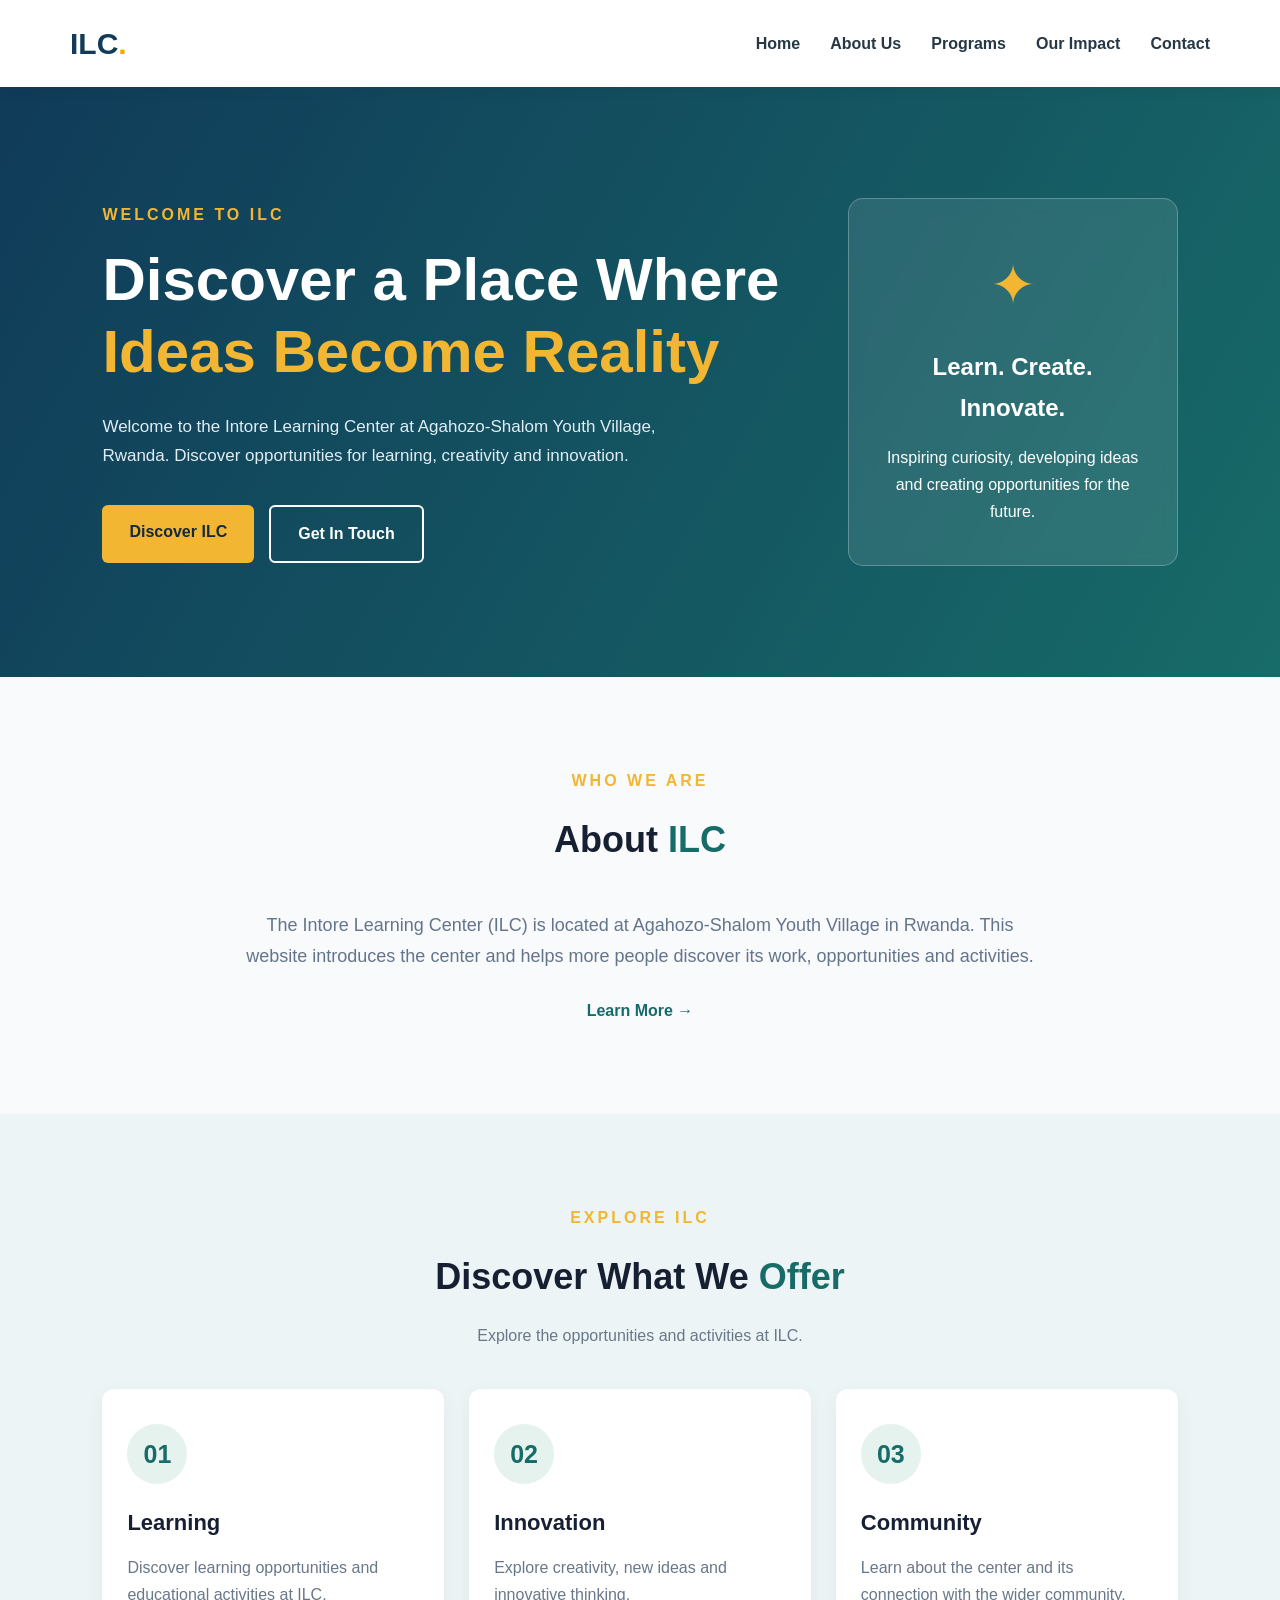
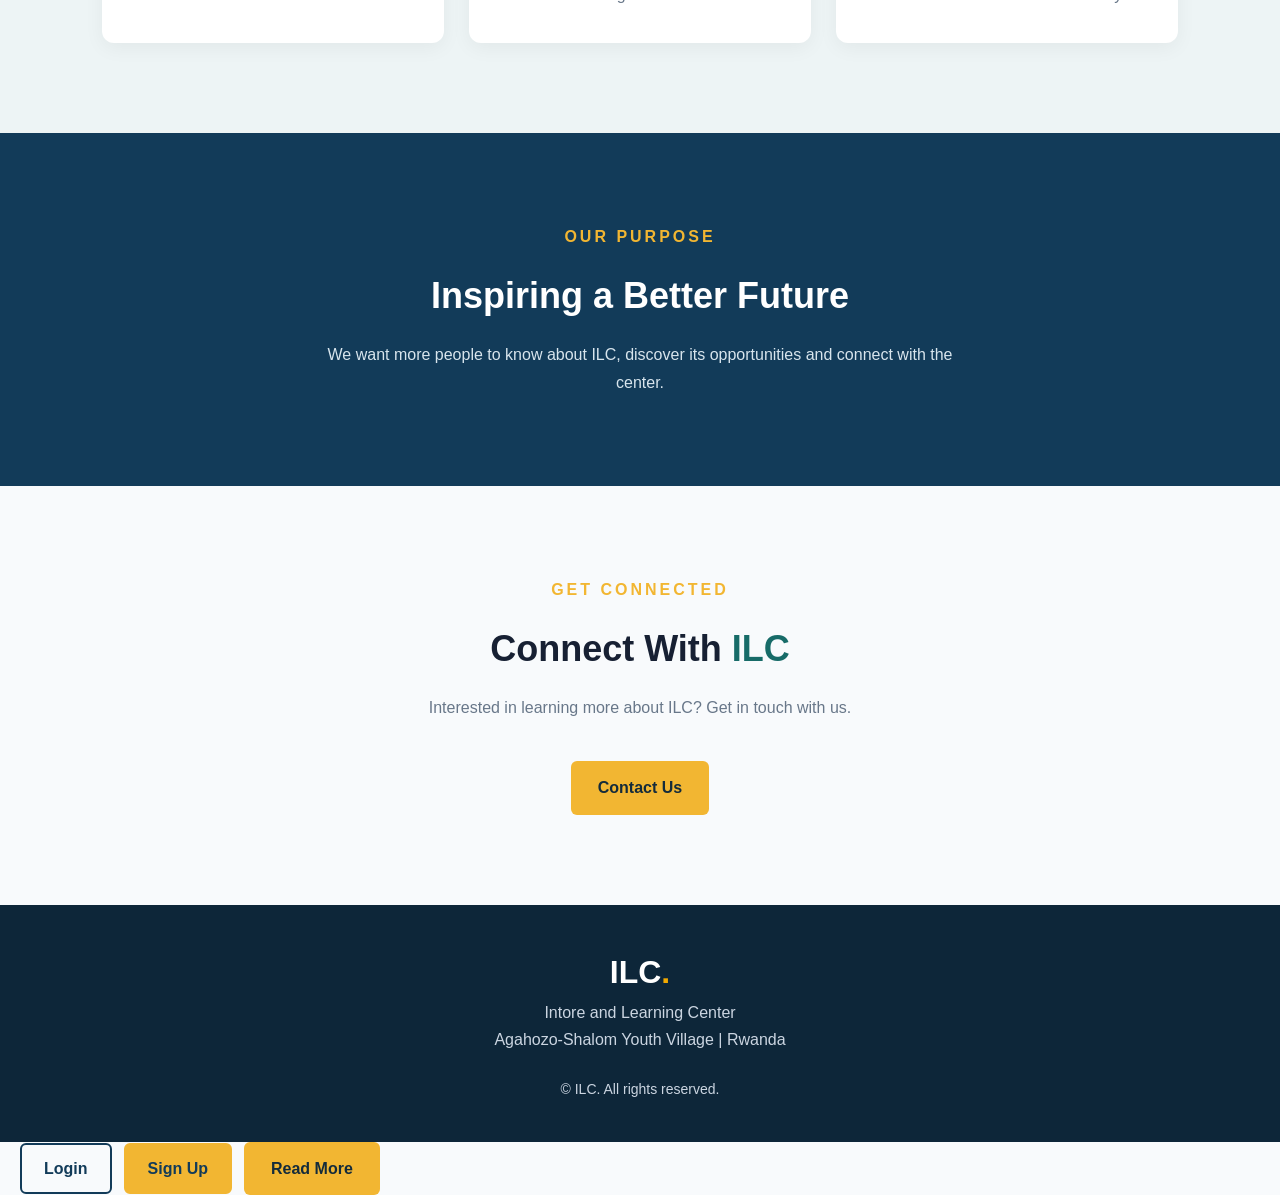
==== commit 015a7651: "Update index.html" ====
--- a/index.html
+++ b/index.html
@@ -4,7 +4,7 @@
     <meta charset="UTF-8">
     <meta name="viewport" content="width=device-width, initial-scale=1.0">
     <meta name="description" content="Discover the Innovation and Learning Center at Agahozo-Shalom Youth Village.">
-    <title>ILC | Innovation and Learning Center</title>
+    <title>ILC | Intore Learning Center</title>
     <link rel="stylesheet" href="style.css">
     <link rel="stylesheet" href="style.css">
     <script src="script.js"></script>
@@ -44,7 +44,7 @@
                 </h1>
 
                 <p class="hero-description">
-                    Welcome to the Innovation and Learning Center
+                    Welcome to the Intore Learning Center
                     at Agahozo-Shalom Youth Village, Rwanda.
                     Discover opportunities for learning, creativity
                     and innovation.
@@ -79,7 +79,7 @@
             </div>
 
             <p class="about-text">
-                The Innovation and Learning Center (ILC) is located
+                The Intore Learning Center (ILC) is located
                 at Agahozo-Shalom Youth Village in Rwanda.
                 This website introduces the center and helps more
                 people discover its work, opportunities and activities.
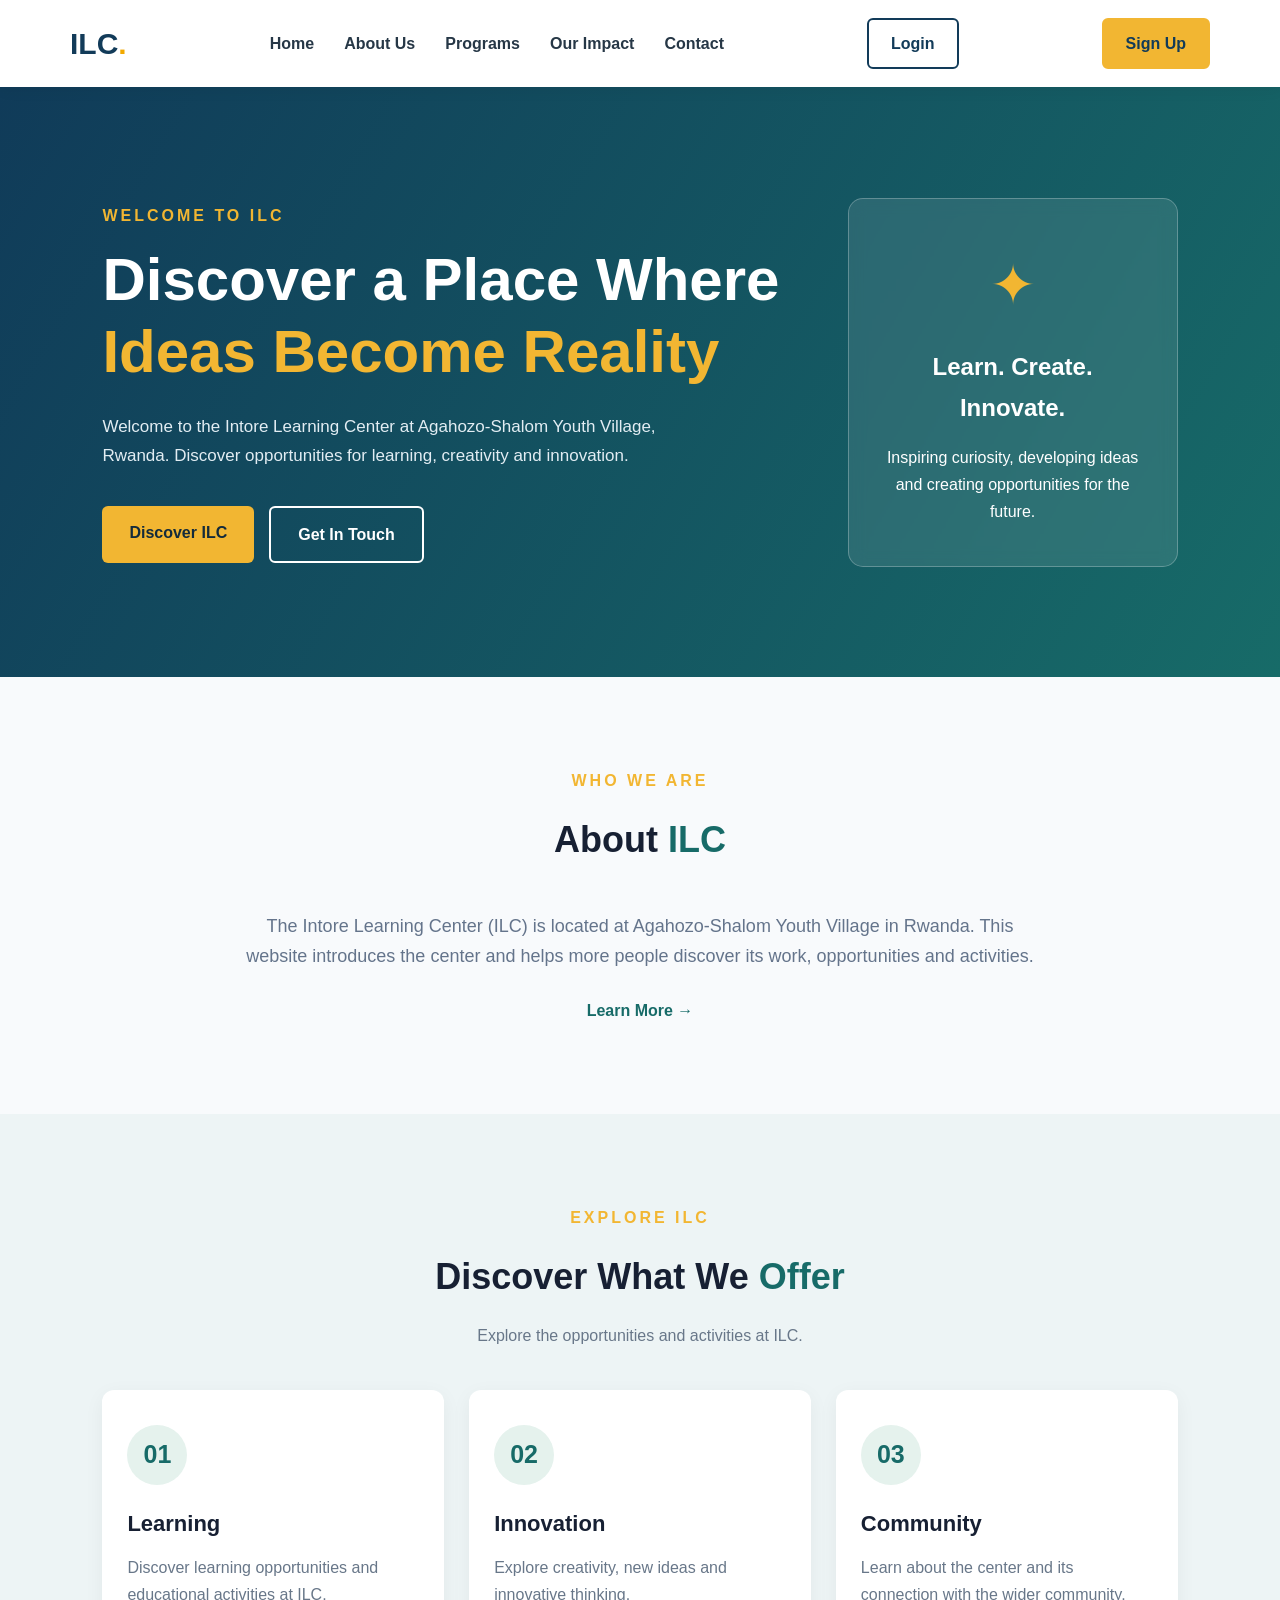
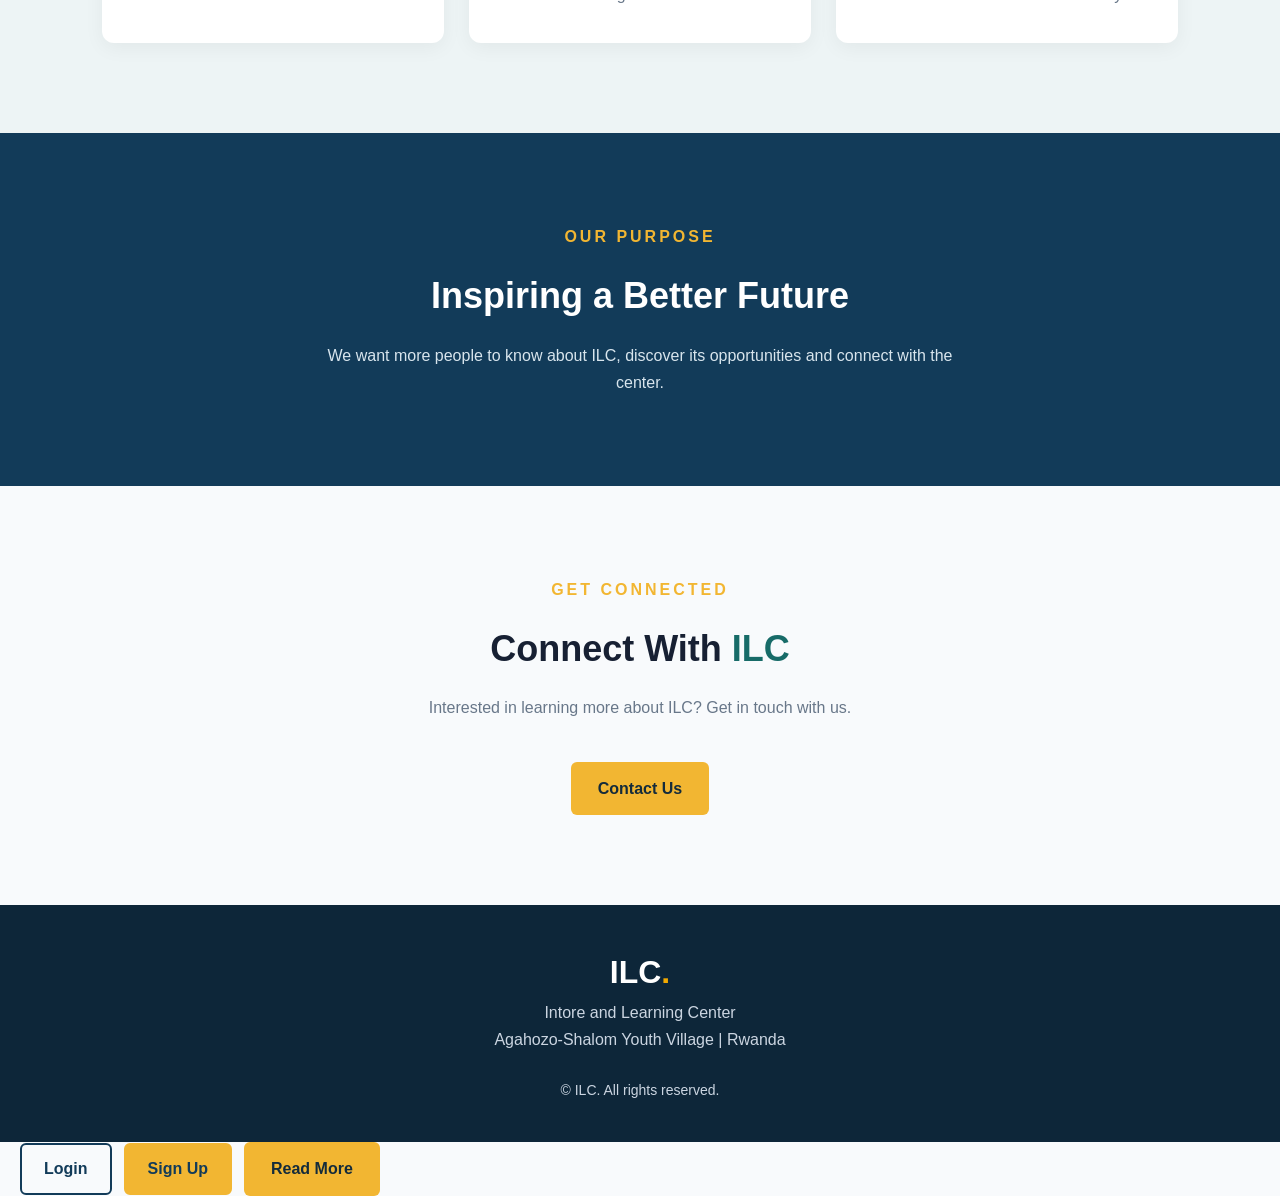
==== commit e74ebc1f: "Add login and signup buttons to header" ====
--- a/index.html
+++ b/index.html
@@ -29,6 +29,10 @@
                 <li><a href="#impact">Our Impact</a></li>
                 <li><a href="#contact">Contact</a></li>
             </ul>
+ <a href="login.html" class="login-btn">Login</a>
+
+    <a href="signup.html" class="signup-btn">Sign Up</a>
+            
         </nav>
     </header>
 
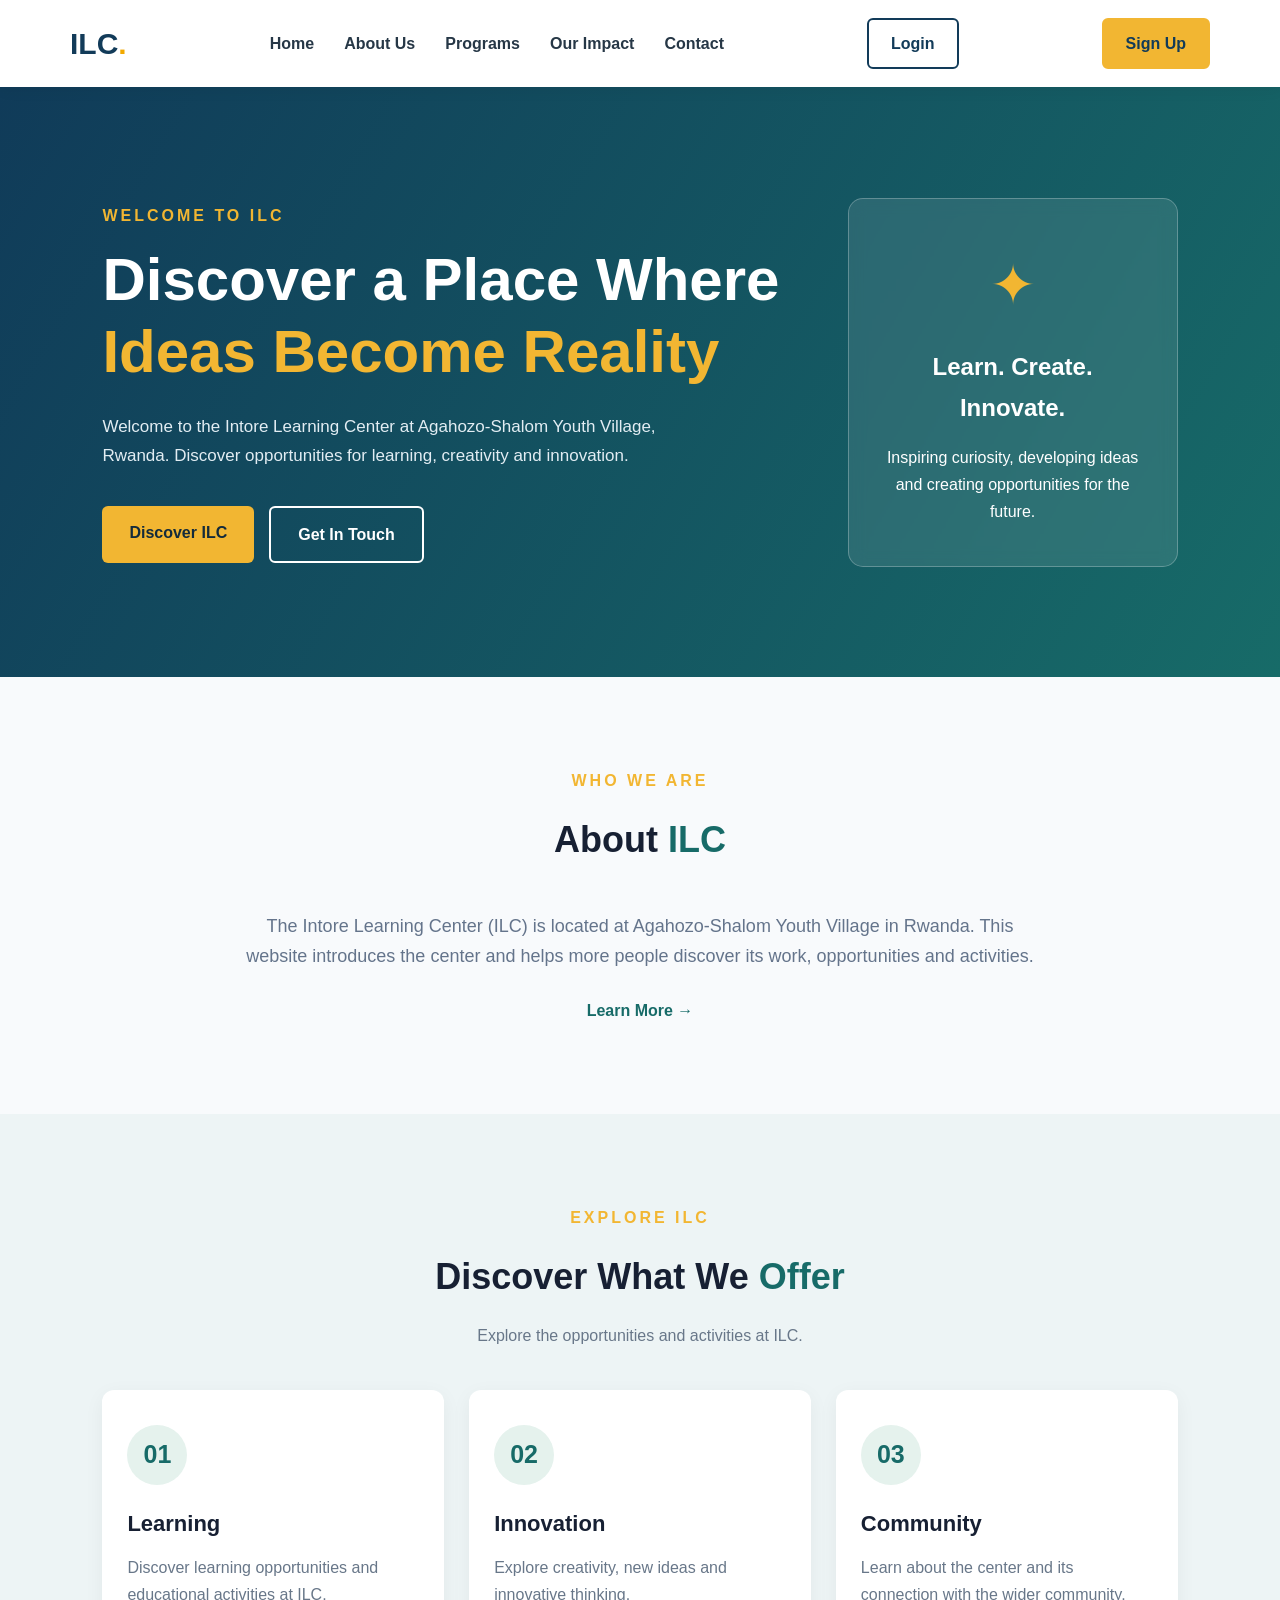
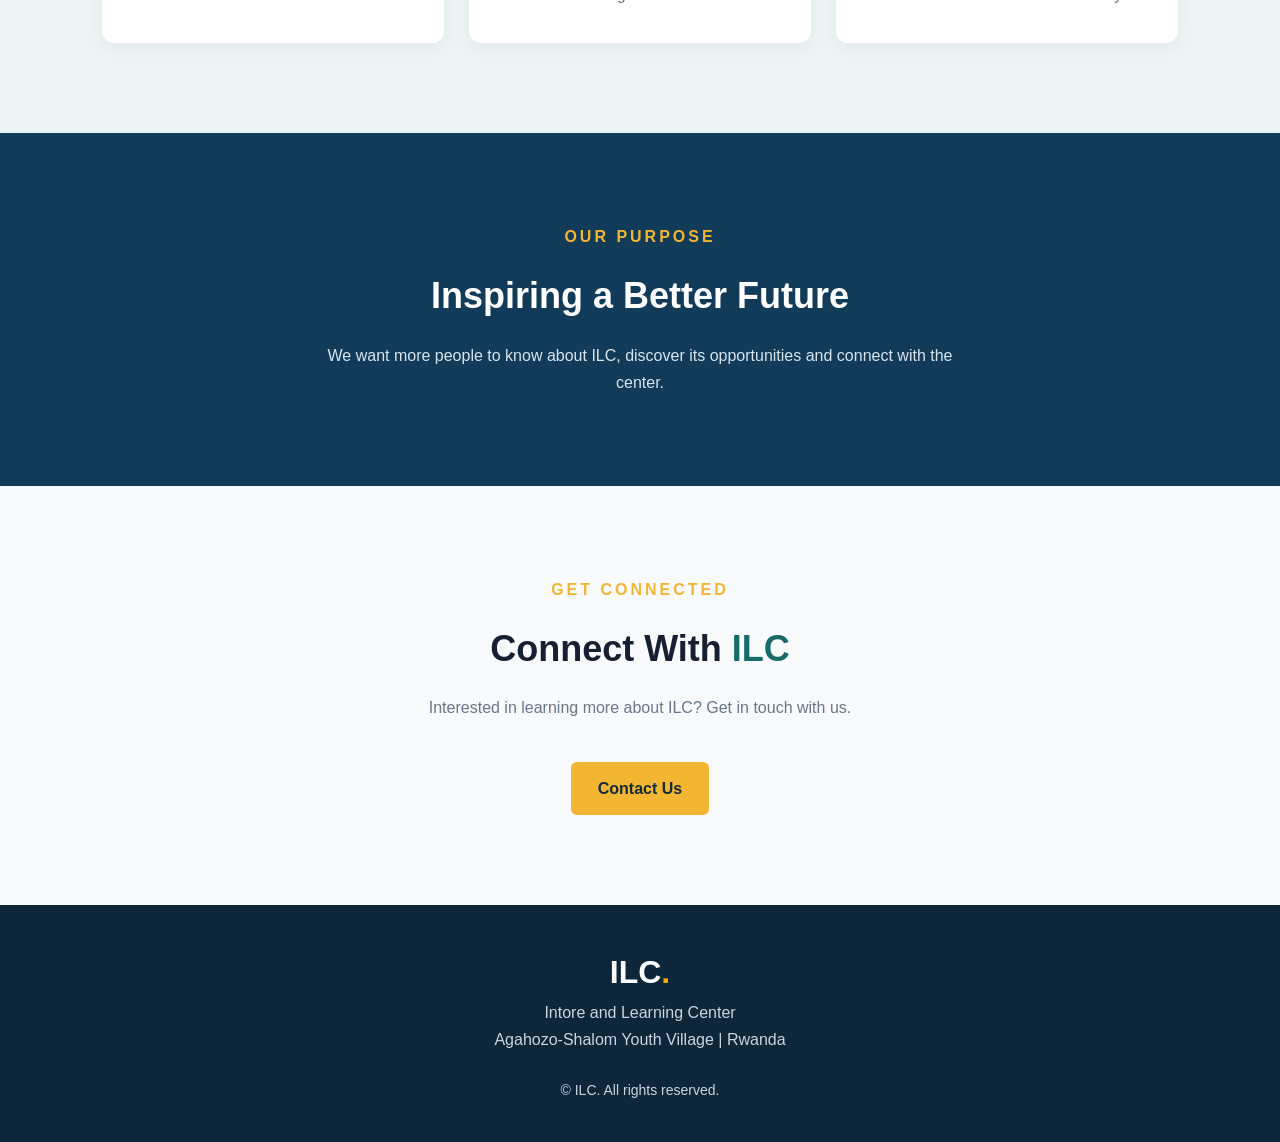
==== commit 2ed6e865: "Update index.html" ====
--- a/index.html
+++ b/index.html
@@ -171,12 +171,8 @@
 
     <script src="script.js"></script>
     <div class="nav-auth">
-    <a href="login.html" class="login-btn">Login</a>
-
-    <a href="signup.html" class="signup-btn">Sign Up</a>
-        <a href="home.html" class="btn primary-btn">
-    Read More
-</a>
+   
+       
 </div>
 </body>
 </html>
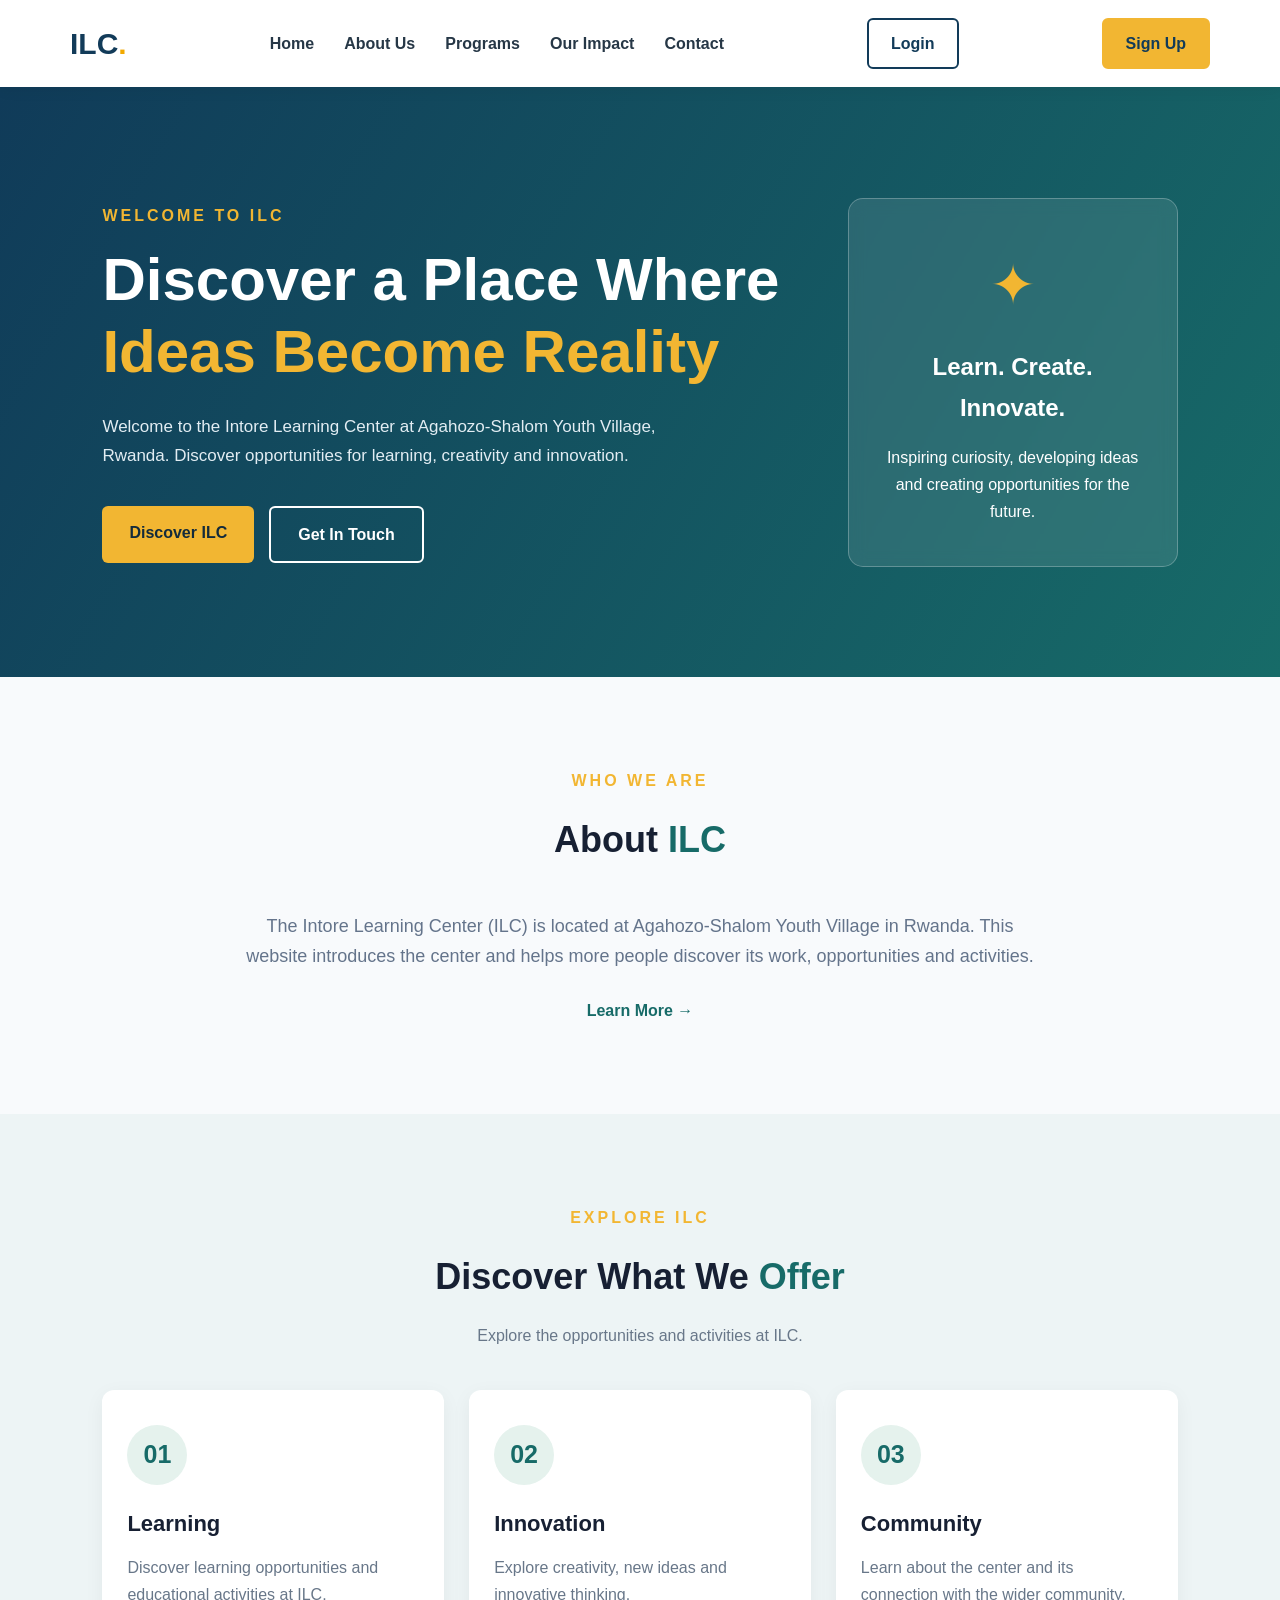
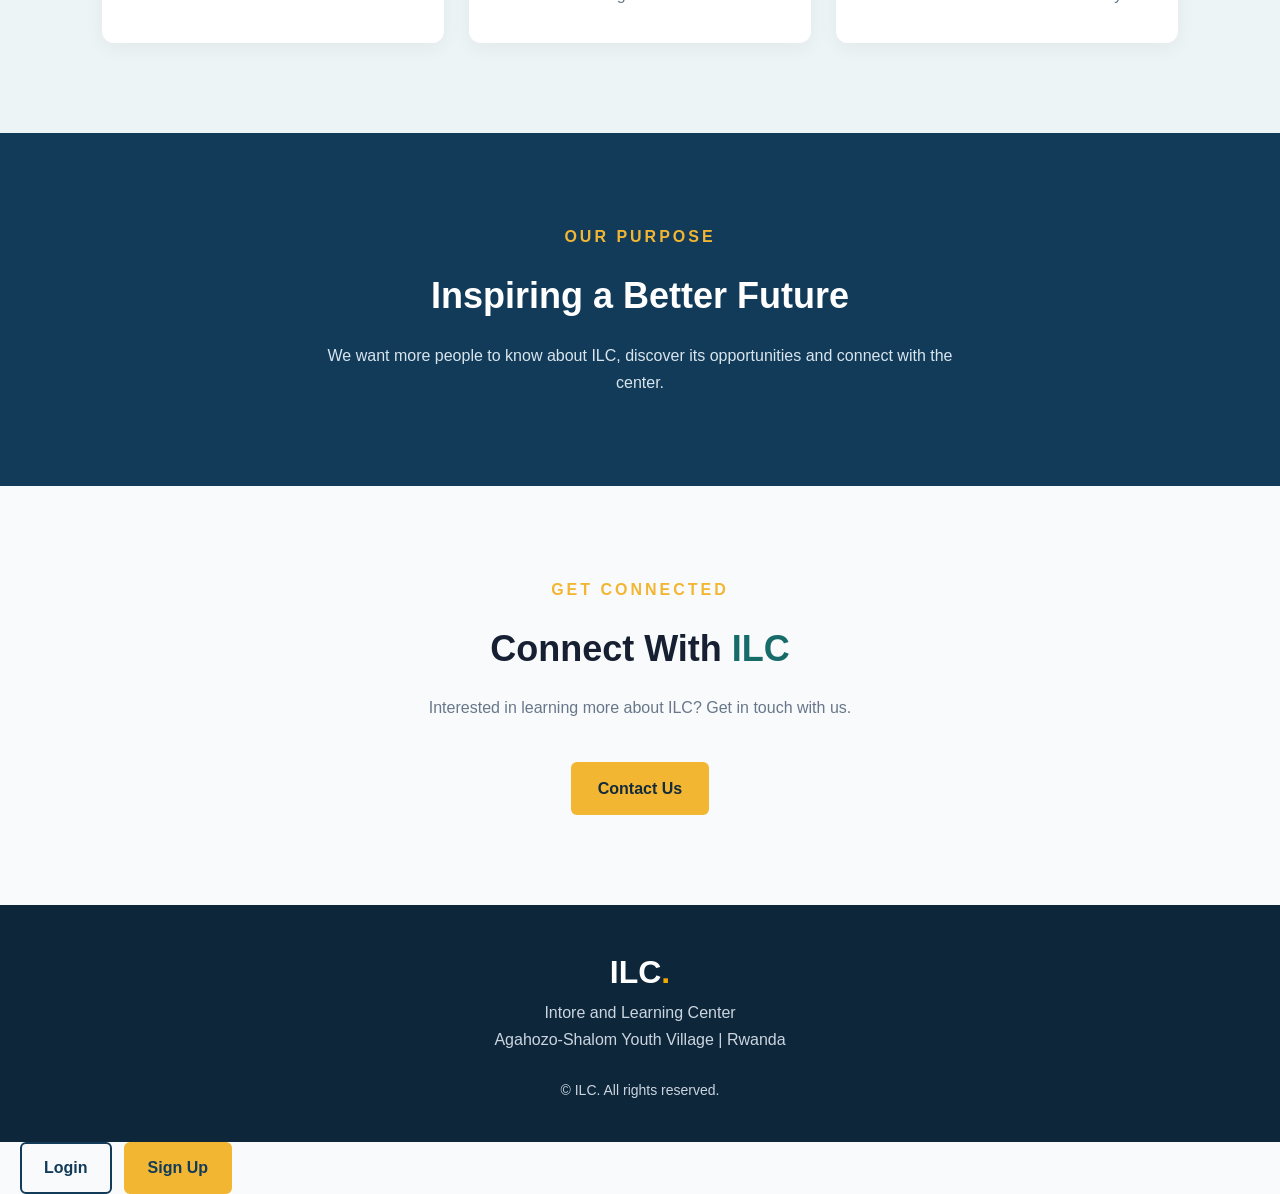
==== commit 23564262: "Add login and signup links to navigation" ====
--- a/index.html
+++ b/index.html
@@ -172,7 +172,9 @@
     <script src="script.js"></script>
     <div class="nav-auth">
    
-       
+        <a href="login.html" class="login-btn">Login</a>
+
+    <a href="signup.html" class="signup-btn">Sign Up</a>
 </div>
 </body>
 </html>
